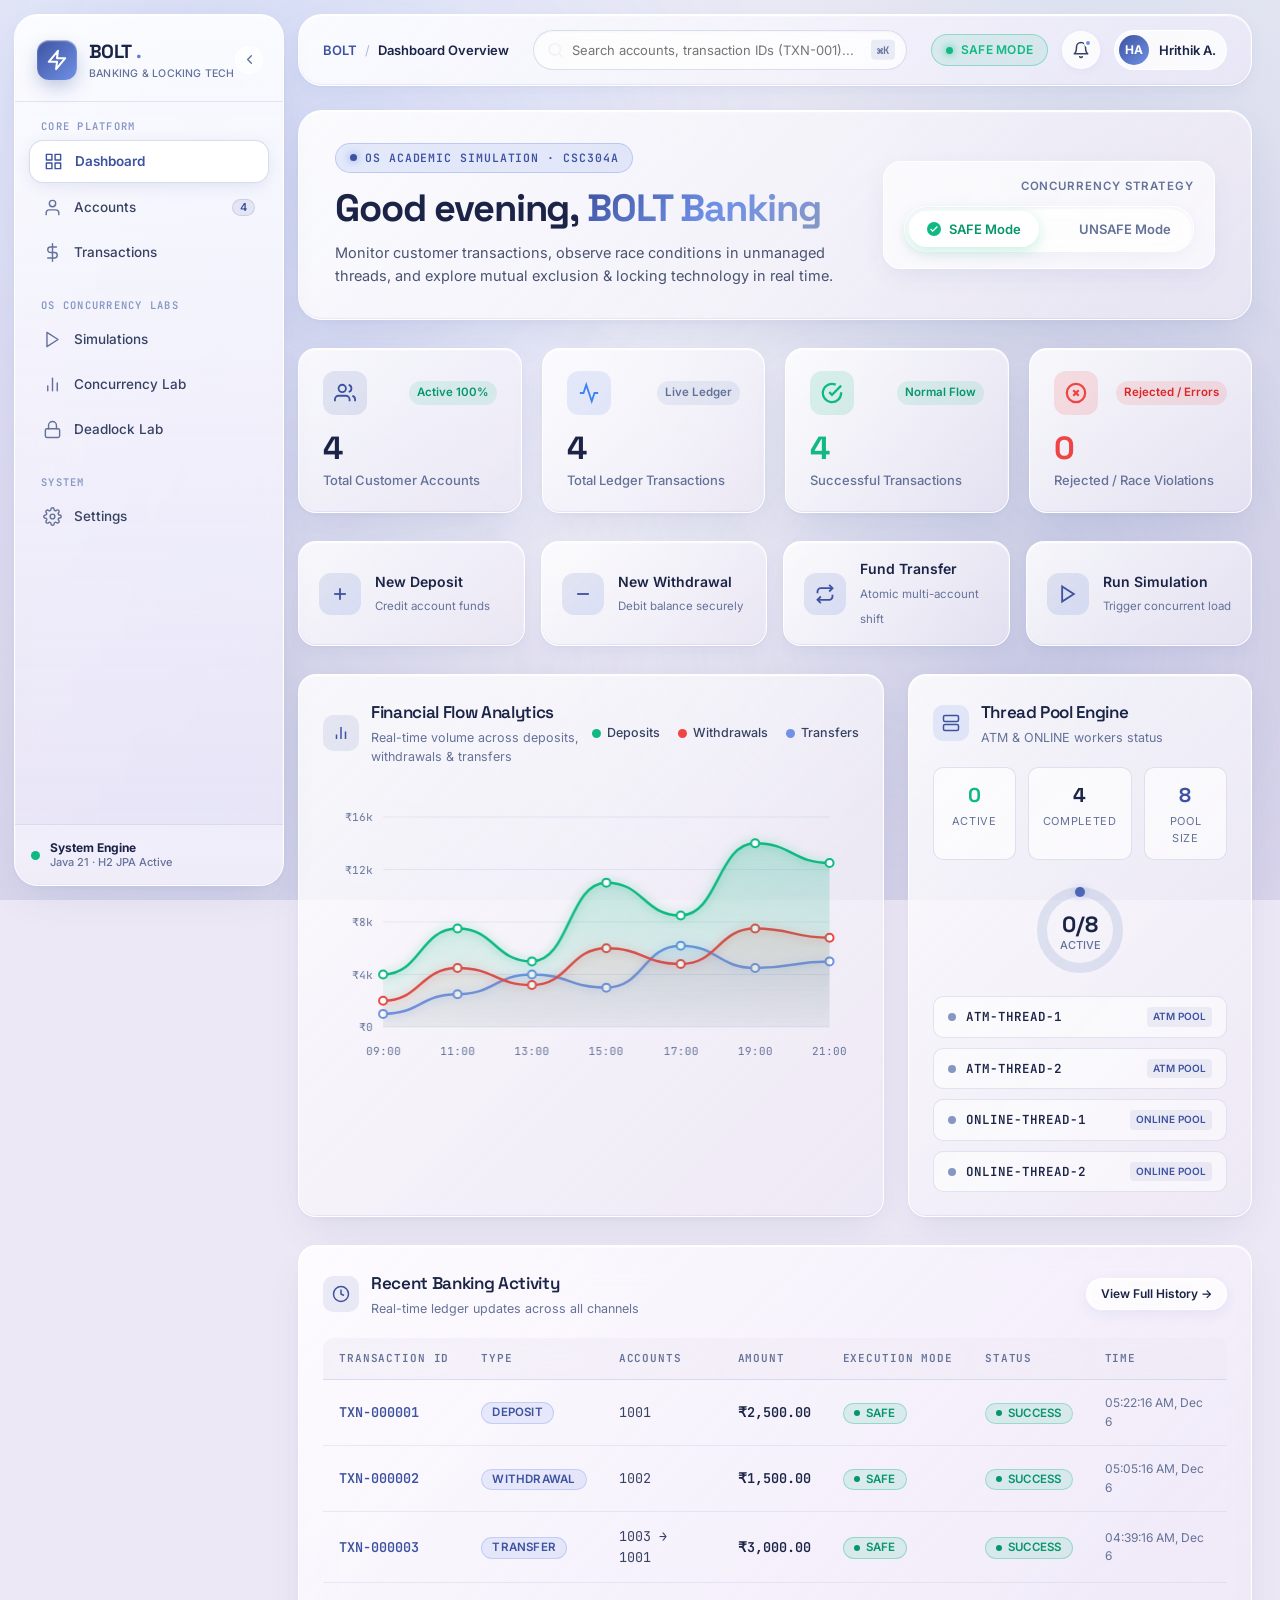
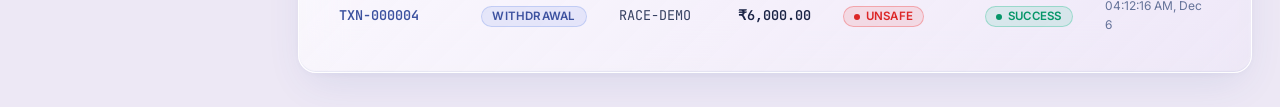
==== frontend/index.html @ e5c7e0c7 "Initial commit: Complete multithreaded banking and ATM simulation system (BOLT)" ====
<!DOCTYPE html>
<html lang="en">
<head>
  <meta charset="UTF-8">
  <meta name="viewport" content="width=device-width, initial-scale=1.0">
  <title>BOLT — Banking Operations & Locking Technology</title>

  <!-- Typography: Space Grotesk (Headings), Inter (Body), JetBrains Mono (Codes & Metrics) -->
  <link rel="preconnect" href="https://fonts.googleapis.com">
  <link rel="preconnect" href="https://fonts.gstatic.com" crossorigin>
  <link href="https://fonts.googleapis.com/css2?family=Inter:wght@400;500;600;700&family=JetBrains+Mono:wght@400;500;600&family=Space+Grotesk:wght@500;600;700&display=swap" rel="stylesheet">

  <!-- Core CSS Design System -->
  <link rel="stylesheet" href="css/base.css">
  <link rel="stylesheet" href="css/layout.css">
  <link rel="stylesheet" href="css/components.css">
  <link rel="stylesheet" href="css/dashboard.css">
  <link rel="stylesheet" href="css/animations.css">
  <link rel="stylesheet" href="css/responsive.css">
</head>
<body>

  <!-- Apple Ambient Vibrancy Fluid Blobs -->
  <div class="apple-glass-bg" aria-hidden="true">
    <div class="glass-orb glass-orb-1"></div>
    <div class="glass-orb glass-orb-2"></div>
    <div class="glass-orb glass-orb-3"></div>
  </div>

  <!-- Mobile Sidebar Backdrop Overlay -->
  <div class="sidebar-backdrop"></div>

  <div class="app-layout">

    <!-- ============================================================
         A. REFINED VERTICAL GLASS SIDEBAR
         ============================================================ -->
    <aside class="sidebar">
      <!-- Sidebar Header & Logo -->
      <div class="sidebar-header">
        <a href="index.html" class="brand-link">
          <div class="brand-icon">
            <svg width="22" height="22" viewBox="0 0 24 24" fill="none" stroke="currentColor" stroke-width="2.2" stroke-linecap="round" stroke-linejoin="round">
              <polygon points="13 2 3 14 12 14 11 22 21 10 12 10 13 2"></polygon>
            </svg>
          </div>
          <div class="brand-text">
            <span class="brand-title">BOLT<span class="accent">.</span></span>
            <span class="brand-subtitle">Banking & Locking Tech</span>
          </div>
        </a>
        <button class="sidebar-collapse-btn" title="Toggle Sidebar" aria-label="Toggle Sidebar">
          <svg width="15" height="15" viewBox="0 0 24 24" fill="none" stroke="currentColor" stroke-width="2.2" stroke-linecap="round" stroke-linejoin="round">
            <polyline points="15 18 9 12 15 6"></polyline>
          </svg>
        </button>
      </div>

      <!-- Navigation Links -->
      <nav class="sidebar-nav">
        <div>
          <div class="nav-group-label">Core Platform</div>
          <ul class="nav-list">
            <li class="nav-item">
              <a href="index.html" class="active">
                <svg viewBox="0 0 24 24" fill="none" stroke="currentColor" stroke-linecap="round" stroke-linejoin="round">
                  <rect x="3" y="3" width="7" height="7"></rect>
                  <rect x="14" y="3" width="7" height="7"></rect>
                  <rect x="14" y="14" width="7" height="7"></rect>
                  <rect x="3" y="14" width="7" height="7"></rect>
                </svg>
                <span class="nav-label">Dashboard</span>
              </a>
            </li>
            <li class="nav-item">
              <a href="accounts.html">
                <svg viewBox="0 0 24 24" fill="none" stroke="currentColor" stroke-linecap="round" stroke-linejoin="round">
                  <path d="M20 21v-2a4 4 0 0 0-4-4H8a4 4 0 0 0-4 4v2"></path>
                  <circle cx="12" cy="7" r="4"></circle>
                </svg>
                <span class="nav-label">Accounts</span>
                <span class="badge">4</span>
              </a>
            </li>
            <li class="nav-item">
              <a href="transactions.html">
                <svg viewBox="0 0 24 24" fill="none" stroke="currentColor" stroke-linecap="round" stroke-linejoin="round">
                  <line x1="12" y1="1" x2="12" y2="23"></line>
                  <path d="M17 5H9.5a3.5 3.5 0 0 0 0 7h5a3.5 3.5 0 0 1 0 7H6"></path>
                </svg>
                <span class="nav-label">Transactions</span>
              </a>
            </li>
          </ul>
        </div>

        <div>
          <div class="nav-group-label">OS Concurrency Labs</div>
          <ul class="nav-list">
            <li class="nav-item">
              <a href="simulations.html">
                <svg viewBox="0 0 24 24" fill="none" stroke="currentColor" stroke-linecap="round" stroke-linejoin="round">
                  <polygon points="5 3 19 12 5 21 5 3"></polygon>
                </svg>
                <span class="nav-label">Simulations</span>
              </a>
            </li>
            <li class="nav-item">
              <a href="concurrency.html">
                <svg viewBox="0 0 24 24" fill="none" stroke="currentColor" stroke-linecap="round" stroke-linejoin="round">
                  <path d="M18 20V10"></path>
                  <path d="M12 20V4"></path>
                  <path d="M6 20v-6"></path>
                </svg>
                <span class="nav-label">Concurrency Lab</span>
              </a>
            </li>
            <li class="nav-item">
              <a href="deadlock.html">
                <svg viewBox="0 0 24 24" fill="none" stroke="currentColor" stroke-linecap="round" stroke-linejoin="round">
                  <rect x="3" y="11" width="18" height="11" rx="2" ry="2"></rect>
                  <path d="M7 11V7a5 5 0 0 1 10 0v4"></path>
                </svg>
                <span class="nav-label">Deadlock Lab</span>
              </a>
            </li>
          </ul>
        </div>

        <div>
          <div class="nav-group-label">System</div>
          <ul class="nav-list">
            <li class="nav-item">
              <a href="settings.html">
                <svg viewBox="0 0 24 24" fill="none" stroke="currentColor" stroke-linecap="round" stroke-linejoin="round">
                  <circle cx="12" cy="12" r="3"></circle>
                  <path d="M19.4 15a1.65 1.65 0 0 0 .33 1.82l.06.06a2 2 0 0 1 0 2.83 2 2 0 0 1-2.83 0l-.06-.06a1.65 1.65 0 0 0-1.82-.33 1.65 1.65 0 0 0-1 1.51V21a2 2 0 0 1-2 2 2 2 0 0 1-2-2v-.09A1.65 1.65 0 0 0 9 19.4a1.65 1.65 0 0 0-1.82.33l-.06.06a2 2 0 0 1-2.83 0 2 2 0 0 1 0-2.83l.06-.06a1.65 1.65 0 0 0 .33-1.82 1.65 1.65 0 0 0-1.51-1H3a2 2 0 0 1-2-2 2 2 0 0 1 2-2h.09A1.65 1.65 0 0 0 4.6 9a1.65 1.65 0 0 0-.33-1.82l-.06-.06a2 2 0 0 1 0-2.83 2 2 0 0 1 2.83 0l.06.06a1.65 1.65 0 0 0 1.82.33H9a1.65 1.65 0 0 0 1-1.51V3a2 2 0 0 1 2-2 2 2 0 0 1 2 2v.09a1.65 1.65 0 0 0 1 1.51 1.65 1.65 0 0 0 1.82-.33l.06-.06a2 2 0 0 1 2.83 0 2 2 0 0 1 0 2.83l-.06.06a1.65 1.65 0 0 0-.33 1.82V9a1.65 1.65 0 0 0 1.51 1H21a2 2 0 0 1 2 2 2 2 0 0 1-2 2h-.09a1.65 1.65 0 0 0-1.51 1z"></path>
                </svg>
                <span class="nav-label">Settings</span>
              </a>
            </li>
          </ul>
        </div>
      </nav>

      <!-- Sidebar Footer System Live Status -->
      <div class="sidebar-footer">
        <div class="system-status-indicator">
          <div class="status-dot-pulse"></div>
          <div class="system-status-text">
            <strong>System Engine</strong>
            Java 21 · H2 JPA Active
          </div>
        </div>
      </div>
    </aside>

    <!-- ============================================================
         B. MAIN APPLICATION WRAPPER & TOP NAVIGATION
         ============================================================ -->
    <div class="main-wrapper">
      
      <!-- Top Floating Navigation Dock -->
      <header class="topbar">
        <div class="topbar-left">
          <button class="mobile-menu-btn" aria-label="Open Navigation">
            <svg width="20" height="20" viewBox="0 0 24 24" fill="none" stroke="currentColor" stroke-width="2">
              <line x1="3" y1="12" x2="21" y2="12"></line>
              <line x1="3" y1="6" x2="21" y2="6"></line>
              <line x1="3" y1="18" x2="21" y2="18"></line>
            </svg>
          </button>
          <div class="breadcrumbs">
            <span class="crumb-root">BOLT</span>
            <span class="crumb-separator">/</span>
            <span class="crumb-current">Dashboard Overview</span>
          </div>
        </div>

        <div class="topbar-center">
          <div class="global-search-wrapper">
            <svg class="search-icon" viewBox="0 0 24 24" fill="none" stroke="currentColor" stroke-width="2" stroke-linecap="round" stroke-linejoin="round">
              <circle cx="11" cy="11" r="8"></circle>
              <line x1="21" y1="21" x2="16.65" y2="16.65"></line>
            </svg>
            <input type="text" class="search-input" placeholder="Search accounts, transaction IDs (TXN-001)...">
            <span class="search-shortcut">⌘K</span>
          </div>
        </div>

        <div class="topbar-right">
          <!-- Live Execution Mode Indicator Pill -->
          <div class="mode-indicator-pill safe" title="Click to toggle execution mode">
            <span class="mode-indicator-dot"></span>
            <span class="mode-text">SAFE MODE</span>
          </div>

          <!-- Notification Bell -->
          <button class="topbar-icon-btn" title="System Notifications">
            <svg width="18" height="18" viewBox="0 0 24 24" fill="none" stroke="currentColor" stroke-width="2" stroke-linecap="round" stroke-linejoin="round">
              <path d="M18 8A6 6 0 0 0 6 8c0 7-3 9-3 9h18s-3-2-3-9"></path>
              <path d="M13.73 21a2 2 0 0 1-3.46 0"></path>
            </svg>
            <span class="notification-badge"></span>
          </button>

          <!-- User Profile Avatar Pill -->
          <div class="user-avatar-btn">
            <div class="avatar-img">HA</div>
            <span class="avatar-name">Hrithik A.</span>
          </div>
        </div>
      </header>

      <!-- Main Dashboard Content Container -->
      <main class="content-container">

        <!-- 1. Welcome Section & Execution Mode Control -->
        <section class="dashboard-hero animate-fade-in-up">
          <div class="hero-content">
            <div class="hero-kicker">
              <span class="kicker-dot"></span>
              OS Academic Simulation · CSC304A
            </div>
            <h1 class="hero-title">Good evening, <span class="accent">BOLT Banking</span></h1>
            <p class="hero-subtitle">
              Monitor customer transactions, observe race conditions in unmanaged threads, and explore mutual exclusion & locking technology in real time.
            </p>
          </div>

          <div class="hero-controls">
            <div class="hero-mode-card">
              <span class="mode-card-label">Concurrency Strategy</span>
              <div class="mode-toggle-container">
                <button class="mode-toggle-btn active safe-active" data-mode="SAFE">
                  <span class="mode-toggle-icon">
                    <svg width="10" height="10" viewBox="0 0 24 24" fill="none" stroke="#FFFFFF" stroke-width="3"><polyline points="20 6 9 17 4 12"></polyline></svg>
                  </span>
                  SAFE Mode
                </button>
                <button class="mode-toggle-btn" data-mode="UNSAFE">
                  <span class="mode-toggle-icon">
                    <svg width="10" height="10" viewBox="0 0 24 24" fill="none" stroke="#FFFFFF" stroke-width="3"><line x1="18" y1="6" x2="6" y2="18"></line><line x1="6" y1="6" x2="18" y2="18"></line></svg>
                  </span>
                  UNSAFE Mode
                </button>
              </div>
            </div>
          </div>
        </section>

        <!-- 2. Four Key Statistics Glass Cards -->
        <section class="stats-grid animate-fade-in-up delay-1">
          <!-- Card 1: Total Accounts -->
          <div class="stat-card">
            <div class="stat-header">
              <div class="stat-icon icon-accounts">
                <svg width="22" height="22" viewBox="0 0 24 24" fill="none" stroke="currentColor" stroke-width="2">
                  <path d="M17 21v-2a4 4 0 0 0-4-4H5a4 4 0 0 0-4 4v2"></path>
                  <circle cx="9" cy="7" r="4"></circle>
                  <path d="M23 21v-2a4 4 0 0 0-3-3.87"></path>
                  <path d="M16 3.13a4 4 0 0 1 0 7.75"></path>
                </svg>
              </div>
              <span class="stat-trend positive">Active 100%</span>
            </div>
            <div class="stat-value" id="totalAccountsVal">4</div>
            <div class="stat-label">Total Customer Accounts</div>
          </div>

          <!-- Card 2: Total Transactions -->
          <div class="stat-card">
            <div class="stat-header">
              <div class="stat-icon icon-txns">
                <svg width="22" height="22" viewBox="0 0 24 24" fill="none" stroke="currentColor" stroke-width="2">
                  <polyline points="22 12 18 12 15 21 9 3 6 12 2 12"></polyline>
                </svg>
              </div>
              <span class="stat-trend neutral">Live Ledger</span>
            </div>
            <div class="stat-value" id="totalTxnsVal">--</div>
            <div class="stat-label">Total Ledger Transactions</div>
          </div>

          <!-- Card 3: Successful Transactions -->
          <div class="stat-card">
            <div class="stat-header">
              <div class="stat-icon icon-success">
                <svg width="22" height="22" viewBox="0 0 24 24" fill="none" stroke="currentColor" stroke-width="2.5">
                  <path d="M22 11.08V12a10 10 0 1 1-5.93-9.14"></path>
                  <polyline points="22 4 12 14.01 9 11.01"></polyline>
                </svg>
              </div>
              <span class="stat-trend positive">Normal Flow</span>
            </div>
            <div class="stat-value" id="successTxnsVal" style="color: var(--green);">--</div>
            <div class="stat-label">Successful Transactions</div>
          </div>

          <!-- Card 4: Failed Transactions -->
          <div class="stat-card">
            <div class="stat-header">
              <div class="stat-icon icon-failed">
                <svg width="22" height="22" viewBox="0 0 24 24" fill="none" stroke="currentColor" stroke-width="2.5">
                  <circle cx="12" cy="12" r="10"></circle>
                  <line x1="15" y1="9" x2="9" y2="15"></line>
                  <line x1="9" y1="9" x2="15" y2="15"></line>
                </svg>
              </div>
              <span class="stat-trend negative">Rejected / Errors</span>
            </div>
            <div class="stat-value" id="failedTxnsVal" style="color: var(--coral);">--</div>
            <div class="stat-label">Rejected / Race Violations</div>
          </div>
        </section>

        <!-- 3. Quick Actions Dock -->
        <section class="quick-actions-bar animate-fade-in-up delay-2">
          <button class="action-card-btn" onclick="openModal('depositModal')">
            <div class="action-icon">
              <svg width="20" height="20" viewBox="0 0 24 24" fill="none" stroke="currentColor" stroke-width="2.2">
                <line x1="12" y1="5" x2="12" y2="19"></line>
                <line x1="5" y1="12" x2="19" y2="12"></line>
              </svg>
            </div>
            <div class="action-text">
              <strong>New Deposit</strong>
              <span>Credit account funds</span>
            </div>
          </button>

          <button class="action-card-btn" onclick="openModal('withdrawModal')">
            <div class="action-icon">
              <svg width="20" height="20" viewBox="0 0 24 24" fill="none" stroke="currentColor" stroke-width="2.2">
                <line x1="5" y1="12" x2="19" y2="12"></line>
              </svg>
            </div>
            <div class="action-text">
              <strong>New Withdrawal</strong>
              <span>Debit balance securely</span>
            </div>
          </button>

          <button class="action-card-btn" onclick="openModal('transferModal')">
            <div class="action-icon">
              <svg width="20" height="20" viewBox="0 0 24 24" fill="none" stroke="currentColor" stroke-width="2.2">
                <polyline points="17 1 21 5 17 9"></polyline>
                <path d="M3 11V9a4 4 0 0 1 4-4h14"></path>
                <polyline points="7 23 3 19 7 15"></polyline>
                <path d="M21 13v2a4 4 0 0 1-4 4H3"></path>
              </svg>
            </div>
            <div class="action-text">
              <strong>Fund Transfer</strong>
              <span>Atomic multi-account shift</span>
            </div>
          </button>

          <a href="simulations.html" class="action-card-btn">
            <div class="action-icon">
              <svg width="20" height="20" viewBox="0 0 24 24" fill="none" stroke="currentColor" stroke-width="2.2">
                <polygon points="5 3 19 12 5 21 5 3"></polygon>
              </svg>
            </div>
            <div class="action-text">
              <strong>Run Simulation</strong>
              <span>Trigger concurrent load</span>
            </div>
          </a>
        </section>

        <!-- 4. Financial Overview & Thread Activity Grid -->
        <section class="dashboard-grid-2col animate-fade-in-up delay-3">
          <!-- Large Financial Chart Card -->
          <div class="glass-card chart-card">
            <div class="chart-header">
              <div class="card-title-group">
                <div class="card-icon">
                  <svg width="18" height="18" viewBox="0 0 24 24" fill="none" stroke="currentColor" stroke-width="2">
                    <line x1="18" y1="20" x2="18" y2="10"></line>
                    <line x1="12" y1="20" x2="12" y2="4"></line>
                    <line x1="6" y1="20" x2="6" y2="14"></line>
                  </svg>
                </div>
                <div>
                  <h3 class="card-title">Financial Flow Analytics</h3>
                  <p class="card-subtitle">Real-time volume across deposits, withdrawals & transfers</p>
                </div>
              </div>

              <div class="chart-legend">
                <div class="legend-item"><span class="legend-dot deposit"></span> Deposits</div>
                <div class="legend-item"><span class="legend-dot withdrawal"></span> Withdrawals</div>
                <div class="legend-item"><span class="legend-dot transfer"></span> Transfers</div>
              </div>
            </div>

            <div class="chart-canvas-container">
              <canvas id="financialChart" style="width: 100%; height: 280px;"></canvas>
            </div>
          </div>

          <!-- Thread Activity & Pool Status Card -->
          <div class="glass-card thread-monitor-card">
            <div class="card-header">
              <div class="card-title-group">
                <div class="card-icon" style="background: rgba(112, 145, 230, 0.16); color: var(--c-sapphire);">
                  <svg width="18" height="18" viewBox="0 0 24 24" fill="none" stroke="currentColor" stroke-width="2">
                    <rect x="2" y="2" width="20" height="8" rx="2" ry="2"></rect>
                    <rect x="2" y="14" width="20" height="8" rx="2" ry="2"></rect>
                    <line x1="6" y1="6" x2="6.01" y2="6"></line>
                    <line x1="6" y1="18" x2="6.01" y2="18"></line>
                  </svg>
                </div>
                <div>
                  <h3 class="card-title">Thread Pool Engine</h3>
                  <p class="card-subtitle">ATM & ONLINE workers status</p>
                </div>
              </div>
            </div>

            <div class="thread-stats-row">
              <div class="thread-stat-box">
                <div class="thread-stat-num" id="activeThreadCount" style="color: var(--green);">0</div>
                <div class="thread-stat-label">Active</div>
              </div>
              <div class="thread-stat-box">
                <div class="thread-stat-num" id="completedThreadCount">0</div>
                <div class="thread-stat-label">Completed</div>
              </div>
              <div class="thread-stat-box">
                <div class="thread-stat-num" style="color: var(--c-sapphire);">8</div>
                <div class="thread-stat-label">Pool Size</div>
              </div>
            </div>

            <div style="text-align: center; margin-bottom: 16px;">
              <canvas id="threadGauge" style="width: 100px; height: 100px; margin: 0 auto; display: block;"></canvas>
            </div>

            <div class="thread-list">
              <div class="thread-item">
                <div class="thread-info">
                  <span class="thread-indicator idle"></span>
                  <span class="thread-name">ATM-THREAD-1</span>
                </div>
                <span class="thread-channel-pill">ATM POOL</span>
              </div>
              <div class="thread-item">
                <div class="thread-info">
                  <span class="thread-indicator idle"></span>
                  <span class="thread-name">ATM-THREAD-2</span>
                </div>
                <span class="thread-channel-pill">ATM POOL</span>
              </div>
              <div class="thread-item">
                <div class="thread-info">
                  <span class="thread-indicator idle"></span>
                  <span class="thread-name">ONLINE-THREAD-1</span>
                </div>
                <span class="thread-channel-pill">ONLINE POOL</span>
              </div>
              <div class="thread-item">
                <div class="thread-info">
                  <span class="thread-indicator idle"></span>
                  <span class="thread-name">ONLINE-THREAD-2</span>
                </div>
                <span class="thread-channel-pill">ONLINE POOL</span>
              </div>
            </div>
          </div>
        </section>

        <!-- 5. Recent Transactions Table Section -->
        <section class="glass-card animate-fade-in-up delay-4">
          <div class="card-header">
            <div class="card-title-group">
              <div class="card-icon">
                <svg width="18" height="18" viewBox="0 0 24 24" fill="none" stroke="currentColor" stroke-width="2">
                  <circle cx="12" cy="12" r="10"></circle>
                  <polyline points="12 6 12 12 16 14"></polyline>
                </svg>
              </div>
              <div>
                <h3 class="card-title">Recent Banking Activity</h3>
                <p class="card-subtitle">Real-time ledger updates across all channels</p>
              </div>
            </div>
            <a href="transactions.html" class="btn btn-ghost btn-sm">View Full History →</a>
          </div>

          <div class="table-responsive">
            <table class="glass-table">
              <thead>
                <tr>
                  <th>Transaction ID</th>
                  <th>Type</th>
                  <th>Accounts</th>
                  <th>Amount</th>
                  <th>Execution Mode</th>
                  <th>Status</th>
                  <th>Time</th>
                </tr>
              </thead>
              <tbody id="recentTransactionsBody">
                <!-- Dynamically populated by dashboard.js -->
              </tbody>
            </table>
          </div>
        </section>

      </main>
    </div>
  </div>

  <!-- ============================================================
       MODAL 1: NEW DEPOSIT MODAL
       ============================================================ -->
  <div class="modal-overlay" id="depositModal">
    <div class="modal-container">
      <div class="modal-header">
        <h3 class="modal-title">New Cash Deposit</h3>
        <button class="modal-close-btn" aria-label="Close modal">✕</button>
      </div>
      <form id="depositForm">
        <div class="modal-body">
          <div class="form-group">
            <label class="form-label">Destination Account</label>
            <select class="glass-select" id="depositAccount" required>
              <option value="1001">1001 — Alice (₹10,000)</option>
              <option value="1002">1002 — Bob (₹15,000)</option>
              <option value="1003">1003 — Charlie (₹20,000)</option>
              <option value="1004">1004 — David (₹12,000)</option>
            </select>
          </div>

          <div class="form-group">
            <label class="form-label">Deposit Amount (₹)</label>
            <div class="currency-input-group">
              <span class="currency-symbol">₹</span>
              <input type="number" step="0.01" min="1" class="glass-input" id="depositAmount" placeholder="5000.00" required>
            </div>
            <span class="form-hint">Must be greater than zero.</span>
          </div>

          <div class="form-group">
            <label class="form-label">Banking Channel</label>
            <select class="glass-select" id="depositChannel">
              <option value="ONLINE">ONLINE (Web & Mobile)</option>
              <option value="ATM">ATM (Automated Teller)</option>
            </select>
          </div>
        </div>
        <div class="modal-footer">
          <button type="button" class="btn btn-ghost" onclick="closeModal('depositModal')">Cancel</button>
          <button type="submit" class="btn btn-primary">Process Deposit</button>
        </div>
      </form>
    </div>
  </div>

  <!-- ============================================================
       MODAL 2: NEW WITHDRAWAL MODAL
       ============================================================ -->
  <div class="modal-overlay" id="withdrawModal">
    <div class="modal-container">
      <div class="modal-header">
        <h3 class="modal-title">New Cash Withdrawal</h3>
        <button class="modal-close-btn" aria-label="Close modal">✕</button>
      </div>
      <form id="withdrawForm">
        <div class="modal-body">
          <div class="form-group">
            <label class="form-label">Source Account</label>
            <select class="glass-select" id="withdrawAccount" required>
              <option value="1001">1001 — Alice (₹10,000)</option>
              <option value="1002">1002 — Bob (₹15,000)</option>
              <option value="1003">1003 — Charlie (₹20,000)</option>
              <option value="1004">1004 — David (₹12,000)</option>
            </select>
          </div>

          <div class="form-group">
            <label class="form-label">Withdrawal Amount (₹)</label>
            <div class="currency-input-group">
              <span class="currency-symbol">₹</span>
              <input type="number" step="0.01" min="1" class="glass-input" id="withdrawAmount" placeholder="2500.00" required>
            </div>
            <span class="form-hint">In SAFE mode, balance check is atomic. In UNSAFE mode, race conditions can occur.</span>
          </div>

          <div class="form-group">
            <label class="form-label">Banking Channel</label>
            <select class="glass-select" id="withdrawChannel">
              <option value="ATM">ATM (ATM-THREAD Pool)</option>
              <option value="ONLINE">ONLINE (ONLINE-THREAD Pool)</option>
            </select>
          </div>
        </div>
        <div class="modal-footer">
          <button type="button" class="btn btn-ghost" onclick="closeModal('withdrawModal')">Cancel</button>
          <button type="submit" class="btn btn-primary">Process Withdrawal</button>
        </div>
      </form>
    </div>
  </div>

  <!-- ============================================================
       MODAL 3: FUND TRANSFER MODAL
       ============================================================ -->
  <div class="modal-overlay" id="transferModal">
    <div class="modal-container">
      <div class="modal-header">
        <h3 class="modal-title">Inter-Account Fund Transfer</h3>
        <button class="modal-close-btn" aria-label="Close modal">✕</button>
      </div>
      <form id="transferForm">
        <div class="modal-body">
          <div class="form-group">
            <label class="form-label">Debit Source Account</label>
            <select class="glass-select" id="transferSource" required>
              <option value="1001">1001 — Alice (₹10,000)</option>
              <option value="1002" selected>1002 — Bob (₹15,000)</option>
              <option value="1003">1003 — Charlie (₹20,000)</option>
              <option value="1004">1004 — David (₹12,000)</option>
            </select>
          </div>

          <div class="form-group">
            <label class="form-label">Credit Destination Account</label>
            <select class="glass-select" id="transferDest" required>
              <option value="1001" selected>1001 — Alice (₹10,000)</option>
              <option value="1002">1002 — Bob (₹15,000)</option>
              <option value="1003">1003 — Charlie (₹20,000)</option>
              <option value="1004">1004 — David (₹12,000)</option>
            </select>
          </div>

          <div class="form-group">
            <label class="form-label">Transfer Amount (₹)</label>
            <div class="currency-input-group">
              <span class="currency-symbol">₹</span>
              <input type="number" step="0.01" min="1" class="glass-input" id="transferAmount" placeholder="3000.00" required>
            </div>
            <span class="form-hint">In SAFE mode, locks are acquired in sorted order to prevent deadlocks.</span>
          </div>

          <div class="form-group">
            <label class="form-label">Channel</label>
            <select class="glass-select" id="transferChannel">
              <option value="ONLINE">ONLINE Channel</option>
              <option value="ATM">ATM Channel</option>
            </select>
          </div>
        </div>
        <div class="modal-footer">
          <button type="button" class="btn btn-ghost" onclick="closeModal('transferModal')">Cancel</button>
          <button type="submit" class="btn btn-primary">Execute Transfer</button>
        </div>
      </form>
    </div>
  </div>

  <!-- Toast Notification Container -->
  <div class="toast-container"></div>

  <!-- Core Scripts -->
  <script src="js/app.js"></script>
  <script src="js/navigation.js"></script>
  <script src="js/charts.js"></script>
  <script src="js/ui.js"></script>
  <script src="js/dashboard.js"></script>
</body>
</html>
---- frontend/css/base.css ----
/* ============================================================
   BOLT — Banking Operations & Locking Technology
   BASE DESIGN SYSTEM & TOKENS
   Visual Identity: Derived from Hrithik's Portfolio
   (Shopify Editions Winter '24 — FOUNDATIONS + Apple Glassmorphism)
   ============================================================ */

:root {
  /* --- Portfolio Master Color Palette --- */
  --c-sapphire: #3D52A0;       /* Royal Sapphire Tech Indigo */
  --c-sapphire-dark: #2F4182;  /* Deep Navy Accent */
  --c-periwinkle: #7091E6;     /* Vibrant Periwinkle Sky Blue */
  --c-heather: #8697C4;        /* Muted Blue Slate / Heather Periwinkle */
  --c-mist: #ADBBDA;           /* Pastel Ice Mist Blue / Lavender Tint */
  --c-lilac-base: #EDE8F5;     /* Pale Lavender White / Lilac Frost Base */

  /* --- Semantic Backgrounds & Surfaces --- */
  --bg-body: #EDE8F5;
  --bg-surface: #F5F2F9;
  --bg-surface-elevated: #FFFFFF;
  --bg-sidebar: linear-gradient(180deg, rgba(255, 255, 255, 0.88) 0%, rgba(237, 232, 245, 0.76) 100%);
  --bg-topbar: linear-gradient(135deg, rgba(255, 255, 255, 0.88) 0%, rgba(237, 232, 245, 0.72) 100%);

  /* --- Typography Colors --- */
  --text-heading: #1B2446;     /* Deep royal navy charcoal */
  --text-body: #374263;        /* Slate indigo charcoal */
  --text-muted: #647299;       /* Muted heather slate */
  --text-on-accent: #FFFFFF;

  /* --- Accent Colors & Glows --- */
  --accent: #3D52A0;
  --accent-hover: #2F4182;
  --accent-vibrant: #7091E6;
  --accent-soft: rgba(61, 82, 160, 0.10);
  --accent-glow: rgba(112, 145, 230, 0.35);
  --mist-accent: #ADBBDA;
  --mist-soft: rgba(173, 187, 218, 0.30);

  /* --- Status / Concurrency Mode Semantics --- */
  --green: #10B981;
  --green-dark: #059669;
  --green-soft: rgba(16, 185, 129, 0.12);
  --green-glow: rgba(16, 185, 129, 0.32);

  --coral: #EF4444;
  --coral-dark: #DC2626;
  --coral-soft: rgba(239, 68, 68, 0.12);
  --coral-glow: rgba(239, 68, 68, 0.30);

  --amber: #F59E0B;
  --amber-soft: rgba(245, 158, 11, 0.14);
  --amber-glow: rgba(245, 158, 11, 0.32);

  --safe-mode: #10B981;
  --safe-mode-bg: rgba(16, 185, 129, 0.10);
  --safe-mode-border: rgba(16, 185, 129, 0.35);

  --unsafe-mode: #EF4444;
  --unsafe-mode-bg: rgba(239, 68, 68, 0.10);
  --unsafe-mode-border: rgba(239, 68, 68, 0.35);

  /* --- Apple Light Premium Glassmorphism Tokens --- */
  --glass-panel: linear-gradient(135deg, rgba(255, 255, 255, 0.84) 0%, rgba(237, 232, 245, 0.68) 100%);
  --glass-panel-subtle: linear-gradient(135deg, rgba(255, 255, 255, 0.68) 0%, rgba(237, 232, 245, 0.45) 100%);
  --glass-panel-hover: linear-gradient(135deg, rgba(255, 255, 255, 0.95) 0%, rgba(237, 232, 245, 0.84) 100%);
  --glass-panel-active: linear-gradient(135deg, rgba(255, 255, 255, 0.98) 0%, rgba(242, 238, 250, 0.92) 100%);

  --glass-border: rgba(255, 255, 255, 0.92);
  --glass-border-subtle: rgba(173, 187, 218, 0.45);
  --glass-border-hover: rgba(112, 145, 230, 0.55);

  --glass-blur: blur(24px) saturate(190%) contrast(102%);
  --glass-blur-heavy: blur(36px) saturate(200%) contrast(105%);
  --glass-blur-subtle: blur(14px) saturate(160%);

  --glass-shadow: 0 16px 42px -10px rgba(61, 82, 160, 0.12), 0 2px 8px -2px rgba(61, 82, 160, 0.06);
  --glass-shadow-hover: 0 26px 58px -12px rgba(112, 145, 230, 0.28), 0 6px 20px -2px rgba(61, 82, 160, 0.10);
  --glass-shadow-sm: 0 6px 18px -4px rgba(61, 82, 160, 0.08), 0 1px 3px rgba(61, 82, 160, 0.04);
  --glass-shadow-lg: 0 32px 72px -16px rgba(61, 82, 160, 0.22), 0 8px 28px -4px rgba(61, 82, 160, 0.08);

  --glass-highlight: inset 0 1px 1.5px 0 rgba(255, 255, 255, 0.98), inset 0 -1px 1px 0 rgba(134, 151, 196, 0.16);
  --glass-highlight-hover: inset 0 1px 2px 0 rgba(255, 255, 255, 1), inset 0 -1px 1px 0 rgba(61, 82, 160, 0.20);

  /* --- Geometry & Transitions --- */
  --radius-xl: 24px;
  --radius: 18px;
  --radius-md: 14px;
  --radius-sm: 10px;
  --radius-pill: 9999px;

  --ease-apple: cubic-bezier(0.16, 1, 0.3, 1);
  --transition-fast: 0.18s var(--ease-apple);
  --transition-normal: 0.28s var(--ease-apple);
  --transition-slow: 0.45s var(--ease-apple);

  --sidebar-width: 270px;
  --sidebar-collapsed-width: 82px;
  --topbar-height: 72px;
  --max-content-width: 1440px;
}

/* --- Universal Reset & Box Sizing --- */
*, *::before, *::after {
  margin: 0;
  padding: 0;
  box-sizing: border-box;
}

html {
  scroll-behavior: smooth;
  -webkit-font-smoothing: antialiased;
  -moz-osx-font-smoothing: grayscale;
}

body {
  background-color: var(--bg-body);
  background-image:
    radial-gradient(circle at 14% 10%, rgba(112, 145, 230, 0.22), transparent 45%),
    radial-gradient(circle at 86% 16%, rgba(173, 187, 218, 0.42), transparent 48%),
    radial-gradient(circle at 50% 48%, rgba(255, 255, 255, 0.65), transparent 55%),
    radial-gradient(circle at 85% 72%, rgba(61, 82, 160, 0.16), transparent 42%),
    radial-gradient(circle at 15% 85%, rgba(173, 187, 218, 0.35), transparent 46%),
    linear-gradient(180deg, #F6F4FA 0%, #EDE8F5 45%, #E3DDF0 100%);
  background-attachment: fixed;
  color: var(--text-body);
  font-family: 'Inter', -apple-system, BlinkMacSystemFont, "SF Pro Display", "SF Pro Text", "Segoe UI", Roboto, Helvetica, Arial, sans-serif;
  line-height: 1.55;
  min-height: 100vh;
  overflow-x: hidden;
  position: relative;
}

::selection {
  background: rgba(112, 145, 230, 0.30);
  color: var(--text-heading);
}

/* --- Typography Hierarchy --- */
h1, h2, h3, h4, h5, h6 {
  font-family: 'Space Grotesk', -apple-system, BlinkMacSystemFont, sans-serif;
  font-weight: 600;
  letter-spacing: -0.02em;
  color: var(--text-heading);
}

.mono {
  font-family: 'JetBrains Mono', SFMono-Regular, Menlo, Monaco, Consolas, monospace;
}

a {
  color: inherit;
  text-decoration: none;
}

button {
  background: none;
  border: none;
  font: inherit;
  cursor: pointer;
  color: inherit;
}

input, select, textarea {
  font: inherit;
  color: inherit;
}

/* --- Apple-style Custom Scrollbar --- */
::-webkit-scrollbar {
  width: 8px;
  height: 8px;
}
::-webkit-scrollbar-track {
  background: transparent;
}
::-webkit-scrollbar-thumb {
  background: rgba(134, 151, 196, 0.40);
  border-radius: 9999px;
  border: 2px solid transparent;
  background-clip: content-box;
}
::-webkit-scrollbar-thumb:hover {
  background: rgba(112, 145, 230, 0.75);
  border-radius: 9999px;
  border: 2px solid transparent;
  background-clip: content-box;
}

/* --- Ambient Fluid Glass Orbs --- */
.apple-glass-bg {
  position: fixed;
  inset: 0;
  pointer-events: none;
  z-index: 0;
  overflow: hidden;
}

.glass-orb {
  position: absolute;
  border-radius: 50%;
  filter: blur(100px);
  opacity: 0.35;
  pointer-events: none;
  will-change: transform;
}

.glass-orb-1 {
  width: 580px;
  height: 580px;
  top: -120px;
  left: 6%;
  background: radial-gradient(circle, rgba(112, 145, 230, 0.34) 0%, rgba(112, 145, 230, 0.10) 65%, transparent 100%);
  animation: floatOrb1 20s ease-in-out infinite alternate;
}

.glass-orb-2 {
  width: 640px;
  height: 640px;
  top: 34%;
  right: 2%;
  background: radial-gradient(circle, rgba(173, 187, 218, 0.50) 0%, rgba(173, 187, 218, 0.16) 65%, transparent 100%);
  animation: floatOrb2 24s ease-in-out infinite alternate;
}

.glass-orb-3 {
  width: 520px;
  height: 520px;
  bottom: 2%;
  left: 12%;
  background: radial-gradient(circle, rgba(61, 82, 160, 0.22) 0%, rgba(61, 82, 160, 0.06) 60%, transparent 100%);
  animation: floatOrb3 22s ease-in-out infinite alternate;
}

@keyframes floatOrb1 {
  0% { transform: translate(0, 0) scale(1); }
  100% { transform: translate(60px, 40px) scale(1.10); }
}
@keyframes floatOrb2 {
  0% { transform: translate(0, 0) scale(1); }
  100% { transform: translate(-50px, -40px) scale(1.08); }
}
@keyframes floatOrb3 {
  0% { transform: translate(0, 0) scale(1); }
  100% { transform: translate(45px, -30px) scale(1.12); }
}

/* Reduced Motion Support */
@media (prefers-reduced-motion: reduce) {
  *, *::before, *::after {
    animation-duration: 0.01ms !important;
    animation-iteration-count: 1 !important;
    transition-duration: 0.01ms !important;
    scroll-behavior: auto !important;
  }
  .glass-orb {
    animation: none !important;
  }
}
---- frontend/css/layout.css ----
/* ============================================================
   BOLT — Banking Operations & Locking Technology
   LAYOUT SYSTEM (Sidebar, Top Navigation, Content Area)
   Apple-inspired Glass Dock & macOS Layout
   ============================================================ */

.app-layout {
  display: flex;
  min-height: 100vh;
  position: relative;
  z-index: 1;
}

/* ============================================================
   A. SIDEBAR (Refined Vertical Glass Dock)
   ============================================================ */
.sidebar {
  width: var(--sidebar-width);
  height: calc(100vh - 28px);
  position: fixed;
  top: 14px;
  left: 14px;
  bottom: 14px;
  background: var(--bg-sidebar);
  backdrop-filter: var(--glass-blur);
  -webkit-backdrop-filter: var(--glass-blur);
  border: 1px solid var(--glass-border);
  border-radius: var(--radius-xl);
  box-shadow: var(--glass-shadow), var(--glass-highlight);
  display: flex;
  flex-direction: column;
  z-index: 100;
  transition: width var(--transition-normal), transform var(--transition-normal);
  overflow: hidden;
  user-select: none;
}

/* Specular Hairline Highlight at top of Sidebar */
.sidebar::before {
  content: '';
  position: absolute;
  top: 0;
  left: 0;
  right: 0;
  height: 1px;
  background: linear-gradient(90deg, transparent 0%, rgba(255, 255, 255, 0.95) 20%, rgba(255, 255, 255, 1) 50%, rgba(255, 255, 255, 0.95) 80%, transparent 100%);
  pointer-events: none;
  z-index: 2;
}

/* Sidebar Brand Header */
.sidebar-header {
  padding: 22px 20px 18px 22px;
  display: flex;
  align-items: center;
  justify-content: space-between;
  border-bottom: 1px solid rgba(173, 187, 218, 0.35);
  position: relative;
}

.brand-link {
  display: flex;
  align-items: center;
  gap: 12px;
  text-decoration: none;
}

.brand-icon {
  width: 40px;
  height: 40px;
  border-radius: 12px;
  background: linear-gradient(135deg, var(--c-sapphire) 0%, var(--c-periwinkle) 100%);
  display: flex;
  align-items: center;
  justify-content: center;
  color: #FFFFFF;
  box-shadow: 0 8px 20px -3px rgba(61, 82, 160, 0.38), inset 0 1px 1.5px rgba(255, 255, 255, 0.65);
  flex-shrink: 0;
  transition: transform var(--transition-fast);
}

.brand-link:hover .brand-icon {
  transform: scale(1.05) rotate(-2deg);
}

.brand-text {
  display: flex;
  flex-direction: column;
  overflow: hidden;
  white-space: nowrap;
}

.brand-title {
  font-family: 'Space Grotesk', sans-serif;
  font-size: 19px;
  font-weight: 700;
  letter-spacing: -0.03em;
  color: var(--text-heading);
  display: flex;
  align-items: center;
  gap: 4px;
}

.brand-title .accent {
  background: linear-gradient(135deg, var(--c-sapphire) 0%, var(--c-periwinkle) 100%);
  -webkit-background-clip: text;
  -webkit-text-fill-color: transparent;
}

.brand-subtitle {
  font-size: 10.5px;
  font-weight: 500;
  color: var(--text-muted);
  letter-spacing: 0.02em;
  text-transform: uppercase;
}

/* Sidebar Collapse Toggle */
.sidebar-collapse-btn {
  width: 28px;
  height: 28px;
  border-radius: 50%;
  display: flex;
  align-items: center;
  justify-content: center;
  color: var(--text-muted);
  background: rgba(255, 255, 255, 0.65);
  border: 1px solid rgba(255, 255, 255, 0.90);
  transition: all var(--transition-fast);
}

.sidebar-collapse-btn:hover {
  background: #FFFFFF;
  color: var(--c-sapphire);
  transform: scale(1.08);
  box-shadow: 0 4px 12px rgba(61, 82, 160, 0.12);
}

/* Sidebar Navigation Items */
.sidebar-nav {
  flex: 1;
  padding: 16px 14px;
  overflow-y: auto;
  display: flex;
  flex-direction: column;
  gap: 24px;
}

.nav-group-label {
  font-family: 'JetBrains Mono', monospace;
  font-size: 10.5px;
  font-weight: 600;
  text-transform: uppercase;
  letter-spacing: 0.12em;
  color: var(--c-heather);
  padding: 0 12px 6px 12px;
  white-space: nowrap;
}

.nav-list {
  list-style: none;
  display: flex;
  flex-direction: column;
  gap: 4px;
}

.nav-item a {
  display: flex;
  align-items: center;
  gap: 12px;
  padding: 10px 14px;
  border-radius: var(--radius-md);
  font-size: 13.5px;
  font-weight: 500;
  color: var(--text-body);
  position: relative;
  transition: all var(--transition-fast);
  white-space: nowrap;
}

.nav-item a svg {
  width: 19px;
  height: 19px;
  flex-shrink: 0;
  stroke-width: 1.8;
  color: var(--text-muted);
  transition: color var(--transition-fast), transform var(--transition-fast);
}

.nav-item a:hover {
  background: rgba(255, 255, 255, 0.85);
  color: var(--text-heading);
  transform: translateX(3px);
  box-shadow: 0 4px 14px -2px rgba(61, 82, 160, 0.08), inset 0 1px 0 rgba(255, 255, 255, 1);
}

.nav-item a:hover svg {
  color: var(--c-sapphire);
  transform: scale(1.08);
}

.nav-item a.active {
  background: #FFFFFF;
  color: var(--c-sapphire);
  font-weight: 600;
  box-shadow: 0 4px 16px -2px rgba(61, 82, 160, 0.14), inset 0 1px 1.5px rgba(255, 255, 255, 1);
  border: 1px solid rgba(173, 187, 218, 0.50);
}

.nav-item a.active svg {
  color: var(--c-sapphire);
}

.nav-item a .badge {
  margin-left: auto;
  font-size: 11px;
  font-weight: 600;
  padding: 2px 7px;
  border-radius: 9999px;
  background: var(--accent-soft);
  color: var(--c-sapphire);
  border: 1px solid rgba(61, 82, 160, 0.15);
}

/* Sidebar Footer Profile / Quick Mode */
.sidebar-footer {
  padding: 16px;
  border-top: 1px solid rgba(173, 187, 218, 0.35);
  background: rgba(255, 255, 255, 0.35);
  display: flex;
  align-items: center;
  justify-content: space-between;
}

.system-status-indicator {
  display: flex;
  align-items: center;
  gap: 10px;
}

.status-dot-pulse {
  width: 9px;
  height: 9px;
  border-radius: 50%;
  background: var(--green);
  box-shadow: 0 0 0 0 rgba(16, 185, 129, 0.7);
  animation: pulseGreen 2s infinite;
}

.system-status-text {
  font-size: 11px;
  color: var(--text-muted);
  font-weight: 500;
  line-height: 1.2;
}

.system-status-text strong {
  display: block;
  color: var(--text-heading);
  font-size: 12px;
}

/* Collapsed Sidebar State */
.sidebar.collapsed {
  width: var(--sidebar-collapsed-width);
}

.sidebar.collapsed .brand-text,
.sidebar.collapsed .nav-group-label,
.sidebar.collapsed .nav-label,
.sidebar.collapsed .badge,
.sidebar.collapsed .system-status-text {
  display: none;
}

.sidebar.collapsed .sidebar-header {
  padding: 22px 14px;
  justify-content: center;
}

.sidebar.collapsed .sidebar-collapse-btn {
  display: none;
}

.sidebar.collapsed .nav-item a {
  justify-content: center;
  padding: 12px;
}

.sidebar.collapsed .sidebar-footer {
  justify-content: center;
}

/* ============================================================
   B. TOP NAVIGATION (Floating Apple Glass Header Dock)
   ============================================================ */
.topbar {
  height: var(--topbar-height);
  position: sticky;
  top: 14px;
  z-index: 90;
  margin-bottom: 24px;
  padding: 0 24px;
  display: flex;
  align-items: center;
  justify-content: space-between;
  background: var(--bg-topbar);
  backdrop-filter: var(--glass-blur);
  -webkit-backdrop-filter: var(--glass-blur);
  border: 1px solid var(--glass-border);
  border-radius: var(--radius-xl);
  box-shadow: var(--glass-shadow-sm), var(--glass-highlight);
  transition: all var(--transition-normal);
}

.topbar::before {
  content: '';
  position: absolute;
  top: 0;
  left: 0;
  right: 0;
  height: 1px;
  background: linear-gradient(90deg, transparent 0%, rgba(255, 255, 255, 0.95) 20%, rgba(255, 255, 255, 1) 50%, rgba(255, 255, 255, 0.95) 80%, transparent 100%);
  pointer-events: none;
}

.topbar-left {
  display: flex;
  align-items: center;
  gap: 16px;
}

.mobile-menu-btn {
  display: none;
  width: 38px;
  height: 38px;
  border-radius: 50%;
  background: rgba(255, 255, 255, 0.85);
  border: 1px solid var(--glass-border);
  color: var(--text-heading);
  align-items: center;
  justify-content: center;
  box-shadow: 0 2px 8px rgba(61, 82, 160, 0.08);
}

.breadcrumbs {
  display: flex;
  align-items: center;
  gap: 8px;
  font-size: 13px;
  color: var(--text-muted);
}

.breadcrumbs .crumb-root {
  color: var(--c-sapphire);
  font-weight: 600;
}

.breadcrumbs .crumb-separator {
  color: var(--c-mist);
}

.breadcrumbs .crumb-current {
  color: var(--text-heading);
  font-weight: 600;
}

.topbar-center {
  flex: 1;
  max-width: 440px;
  margin: 0 24px;
}

.global-search-wrapper {
  position: relative;
  width: 100%;
}

.search-icon {
  position: absolute;
  left: 14px;
  top: 50%;
  transform: translateY(-50%);
  color: var(--text-muted);
  width: 17px;
  height: 17px;
  pointer-events: none;
}

.search-input {
  width: 100%;
  padding: 9px 38px 9px 38px;
  background: rgba(255, 255, 255, 0.70);
  border: 1px solid rgba(173, 187, 218, 0.45);
  border-radius: var(--radius-pill);
  font-size: 13px;
  color: var(--text-heading);
  backdrop-filter: blur(12px);
  transition: all var(--transition-fast);
  box-shadow: inset 0 1px 2px rgba(61, 82, 160, 0.04);
}

.search-input:focus {
  outline: none;
  background: #FFFFFF;
  border-color: var(--c-periwinkle);
  box-shadow: 0 0 0 3px rgba(112, 145, 230, 0.22), 0 4px 14px rgba(61, 82, 160, 0.08);
}

.search-shortcut {
  position: absolute;
  right: 12px;
  top: 50%;
  transform: translateY(-50%);
  font-family: 'JetBrains Mono', monospace;
  font-size: 10.5px;
  font-weight: 600;
  color: var(--text-muted);
  background: rgba(173, 187, 218, 0.25);
  padding: 2px 6px;
  border-radius: 4px;
  pointer-events: none;
}

.topbar-right {
  display: flex;
  align-items: center;
  gap: 14px;
}

/* Mode Indicator Pill */
.mode-indicator-pill {
  display: inline-flex;
  align-items: center;
  gap: 8px;
  padding: 6px 14px;
  border-radius: var(--radius-pill);
  font-size: 12px;
  font-weight: 600;
  letter-spacing: 0.02em;
  transition: all var(--transition-fast);
  cursor: pointer;
  border: 1px solid transparent;
}

.mode-indicator-pill.safe {
  background: var(--safe-mode-bg);
  color: var(--safe-mode);
  border-color: var(--safe-mode-border);
}

.mode-indicator-pill.unsafe {
  background: var(--unsafe-mode-bg);
  color: var(--unsafe-mode);
  border-color: var(--unsafe-mode-border);
}

.mode-indicator-dot {
  width: 7px;
  height: 7px;
  border-radius: 50%;
  background: currentColor;
}

.mode-indicator-pill.safe .mode-indicator-dot {
  box-shadow: 0 0 8px var(--green);
}

.mode-indicator-pill.unsafe .mode-indicator-dot {
  box-shadow: 0 0 8px var(--coral);
}

/* Topbar Action Buttons */
.topbar-icon-btn {
  width: 38px;
  height: 38px;
  display: flex;
  align-items: center;
  justify-content: center;
  border-radius: 50%;
  background: rgba(255, 255, 255, 0.78);
  border: 1px solid var(--glass-border);
  color: var(--text-body);
  position: relative;
  transition: all var(--transition-fast);
  box-shadow: 0 2px 6px rgba(61, 82, 160, 0.06);
}

.topbar-icon-btn:hover {
  background: #FFFFFF;
  color: var(--c-sapphire);
  transform: translateY(-2px);
  box-shadow: 0 6px 18px rgba(112, 145, 230, 0.25);
  border-color: var(--c-periwinkle);
}

.notification-badge {
  position: absolute;
  top: 7px;
  right: 7px;
  width: 8px;
  height: 8px;
  border-radius: 50%;
  background: var(--c-periwinkle);
  border: 2px solid #FFFFFF;
}

.user-avatar-btn {
  display: flex;
  align-items: center;
  gap: 10px;
  padding: 4px 10px 4px 4px;
  border-radius: var(--radius-pill);
  background: rgba(255, 255, 255, 0.78);
  border: 1px solid var(--glass-border);
  transition: all var(--transition-fast);
}

.user-avatar-btn:hover {
  background: #FFFFFF;
  box-shadow: 0 4px 14px rgba(61, 82, 160, 0.12);
  border-color: var(--c-periwinkle);
}

.avatar-img {
  width: 30px;
  height: 30px;
  border-radius: 50%;
  background: linear-gradient(135deg, var(--c-sapphire) 0%, var(--c-periwinkle) 100%);
  color: #FFFFFF;
  font-size: 12px;
  font-weight: 700;
  display: flex;
  align-items: center;
  justify-content: center;
}

.avatar-name {
  font-size: 13px;
  font-weight: 600;
  color: var(--text-heading);
}

/* ============================================================
   C. MAIN CONTENT AREA
   ============================================================ */
.main-wrapper {
  flex: 1;
  margin-left: calc(var(--sidebar-width) + 28px);
  padding: 14px 28px 48px 0;
  min-height: 100vh;
  transition: margin-left var(--transition-normal);
}

.sidebar.collapsed ~ .main-wrapper {
  margin-left: calc(var(--sidebar-collapsed-width) + 28px);
}

.content-container {
  max-width: var(--max-content-width);
  margin: 0 auto;
}

/* Mobile Sidebar Backdrop */
.sidebar-backdrop {
  display: none;
  position: fixed;
  inset: 0;
  background: rgba(27, 36, 70, 0.35);
  backdrop-filter: blur(8px);
  -webkit-backdrop-filter: blur(8px);
  z-index: 95;
  opacity: 0;
  transition: opacity var(--transition-normal);
}
---- frontend/css/components.css ----
/* ============================================================
   BOLT — Banking Operations & Locking Technology
   COMPONENTS DESIGN SYSTEM
   Frosted Glass Surfaces, Apple-style Inputs, Buttons, Modals, Tables
   ============================================================ */

/* ============================================================
   1. FROSTED GLASS CARDS
   ============================================================ */
.glass-card {
  background: var(--glass-panel);
  backdrop-filter: var(--glass-blur);
  -webkit-backdrop-filter: var(--glass-blur);
  border: 1px solid var(--glass-border);
  border-radius: var(--radius);
  padding: 24px;
  box-shadow: var(--glass-shadow), var(--glass-highlight);
  position: relative;
  overflow: hidden;
  transition: transform var(--transition-normal), box-shadow var(--transition-normal), border-color var(--transition-normal), background var(--transition-normal);
}

/* Apple Specular Edge Hairline Sheen */
.glass-card::before {
  content: '';
  position: absolute;
  top: 0;
  left: 0;
  right: 0;
  height: 1px;
  background: linear-gradient(90deg, transparent 0%, rgba(255, 255, 255, 0.95) 25%, rgba(255, 255, 255, 1) 50%, rgba(255, 255, 255, 0.95) 75%, transparent 100%);
  pointer-events: none;
  z-index: 2;
  border-radius: inherit;
}

.glass-card-subtle {
  background: var(--glass-panel-subtle);
  backdrop-filter: var(--glass-blur-subtle);
  -webkit-backdrop-filter: var(--glass-blur-subtle);
  border: 1px solid var(--glass-border-subtle);
  border-radius: var(--radius-md);
  box-shadow: var(--glass-shadow-sm);
}

.glass-card-interactive:hover {
  transform: translateY(-3px) scale(1.01);
  border-color: rgba(112, 145, 230, 0.50);
  background: var(--glass-panel-hover);
  box-shadow: var(--glass-shadow-hover), var(--glass-highlight-hover);
}

.card-header {
  display: flex;
  align-items: center;
  justify-content: space-between;
  margin-bottom: 20px;
}

.card-title-group {
  display: flex;
  align-items: center;
  gap: 12px;
}

.card-icon {
  width: 36px;
  height: 36px;
  border-radius: 10px;
  background: var(--accent-soft);
  color: var(--c-sapphire);
  display: flex;
  align-items: center;
  justify-content: center;
  flex-shrink: 0;
}

.card-title {
  font-size: 17px;
  font-weight: 600;
  color: var(--text-heading);
}

.card-subtitle {
  font-size: 12.5px;
  color: var(--text-muted);
  margin-top: 2px;
}

/* ============================================================
   2. BUTTONS (Apple Glass Design)
   ============================================================ */
.btn {
  font-family: 'Inter', -apple-system, sans-serif;
  font-weight: 600;
  font-size: 13.5px;
  padding: 10px 20px;
  border-radius: var(--radius-pill);
  cursor: pointer;
  border: 1px solid transparent;
  display: inline-flex;
  align-items: center;
  justify-content: center;
  gap: 8px;
  transition: transform var(--transition-fast), box-shadow var(--transition-fast), background var(--transition-fast), border-color var(--transition-fast), color var(--transition-fast);
  text-decoration: none;
  white-space: nowrap;
  user-select: none;
}

.btn:active {
  transform: scale(0.97);
}

.btn-primary {
  background: linear-gradient(135deg, var(--c-sapphire) 0%, #526EC2 100%);
  color: #FFFFFF;
  border: 1px solid rgba(255, 255, 255, 0.40);
  box-shadow: 0 10px 24px -4px rgba(61, 82, 160, 0.38), inset 0 1px 1.5px rgba(255, 255, 255, 0.45);
}

.btn-primary:hover {
  background: linear-gradient(135deg, #4A63BE 0%, var(--c-periwinkle) 100%);
  transform: translateY(-2px) scale(1.02);
  box-shadow: 0 16px 32px -4px rgba(61, 82, 160, 0.48), 0 0 25px rgba(112, 145, 230, 0.35), inset 0 1px 2px rgba(255, 255, 255, 0.65);
}

.btn-ghost {
  background: rgba(255, 255, 255, 0.74);
  backdrop-filter: blur(20px);
  -webkit-backdrop-filter: blur(20px);
  border: 1px solid rgba(255, 255, 255, 0.95);
  color: var(--text-heading);
  box-shadow: inset 0 1px 1.5px rgba(255, 255, 255, 1), 0 4px 14px rgba(61, 82, 160, 0.08);
}

.btn-ghost:hover {
  border-color: var(--c-periwinkle);
  color: var(--c-sapphire);
  background: #FFFFFF;
  transform: translateY(-2px) scale(1.02);
  box-shadow: 0 10px 24px rgba(112, 145, 230, 0.22), inset 0 1px 2px rgba(255, 255, 255, 1);
}

.btn-safe {
  background: linear-gradient(135deg, #059669 0%, #10B981 100%);
  color: #FFFFFF;
  border: 1px solid rgba(255, 255, 255, 0.40);
  box-shadow: 0 10px 24px -4px rgba(16, 185, 129, 0.38), inset 0 1px 1.5px rgba(255, 255, 255, 0.5);
}

.btn-safe:hover {
  background: linear-gradient(135deg, #10B981 0%, #34D399 100%);
  transform: translateY(-2px) scale(1.02);
  box-shadow: 0 16px 32px -4px rgba(16, 185, 129, 0.45), 0 0 20px rgba(16, 185, 129, 0.3);
}

.btn-unsafe {
  background: linear-gradient(135deg, #DC2626 0%, #EF4444 100%);
  color: #FFFFFF;
  border: 1px solid rgba(255, 255, 255, 0.40);
  box-shadow: 0 10px 24px -4px rgba(239, 68, 68, 0.38), inset 0 1px 1.5px rgba(255, 255, 255, 0.5);
}

.btn-unsafe:hover {
  background: linear-gradient(135deg, #EF4444 0%, #F87171 100%);
  transform: translateY(-2px) scale(1.02);
  box-shadow: 0 16px 32px -4px rgba(239, 68, 68, 0.45), 0 0 20px rgba(239, 68, 68, 0.3);
}

.btn-sm {
  padding: 6px 14px;
  font-size: 12px;
}

.btn-lg {
  padding: 14px 28px;
  font-size: 15px;
}

/* ============================================================
   3. PROMINENT SAFE / UNSAFE TOGGLE SWITCH
   ============================================================ */
.mode-toggle-container {
  display: flex;
  align-items: center;
  background: rgba(255, 255, 255, 0.70);
  backdrop-filter: blur(16px);
  border: 1px solid var(--glass-border);
  border-radius: var(--radius-pill);
  padding: 4px;
  box-shadow: inset 0 1px 3px rgba(61, 82, 160, 0.08), 0 4px 16px rgba(61, 82, 160, 0.06);
  position: relative;
  width: fit-content;
}

.mode-toggle-btn {
  display: flex;
  align-items: center;
  gap: 8px;
  padding: 8px 18px;
  border-radius: var(--radius-pill);
  font-size: 13px;
  font-weight: 600;
  color: var(--text-muted);
  transition: all var(--transition-normal);
  cursor: pointer;
  position: relative;
  z-index: 2;
}

.mode-toggle-btn.active.safe-active {
  background: #FFFFFF;
  color: var(--green-dark);
  box-shadow: 0 4px 14px rgba(16, 185, 129, 0.22), inset 0 1px 1px #FFFFFF;
}

.mode-toggle-btn.active.unsafe-active {
  background: #FFFFFF;
  color: var(--coral-dark);
  box-shadow: 0 4px 14px rgba(239, 68, 68, 0.22), inset 0 1px 1px #FFFFFF;
}

.mode-toggle-icon {
  width: 14px;
  height: 14px;
  border-radius: 50%;
  display: flex;
  align-items: center;
  justify-content: center;
}

.mode-toggle-btn.safe-active .mode-toggle-icon {
  background: var(--green);
}

.mode-toggle-btn.unsafe-active .mode-toggle-icon {
  background: var(--coral);
}

/* ============================================================
   4. BADGES AND STATUS CHIPS
   ============================================================ */
.badge {
  display: inline-flex;
  align-items: center;
  gap: 6px;
  padding: 4px 10px;
  border-radius: var(--radius-pill);
  font-size: 11.5px;
  font-weight: 600;
  letter-spacing: 0.02em;
  line-height: 1;
}

.badge-dot {
  width: 6px;
  height: 6px;
  border-radius: 50%;
  background: currentColor;
}

.badge-success {
  background: var(--green-soft);
  color: var(--green-dark);
  border: 1px solid rgba(16, 185, 129, 0.30);
}

.badge-failed {
  background: var(--coral-soft);
  color: var(--coral-dark);
  border: 1px solid rgba(239, 68, 68, 0.30);
}

.badge-pending {
  background: var(--amber-soft);
  color: #B45309;
  border: 1px solid rgba(245, 158, 11, 0.30);
}

.badge-safe {
  background: rgba(16, 185, 129, 0.12);
  color: #059669;
  border: 1px solid rgba(16, 185, 129, 0.35);
}

.badge-unsafe {
  background: rgba(239, 68, 68, 0.12);
  color: #DC2626;
  border: 1px solid rgba(239, 68, 68, 0.35);
}

.badge-type {
  background: rgba(112, 145, 230, 0.14);
  color: var(--c-sapphire);
  border: 1px solid rgba(112, 145, 230, 0.30);
}

.badge-channel {
  background: rgba(173, 187, 218, 0.25);
  color: var(--text-body);
  border: 1px solid rgba(173, 187, 218, 0.45);
  font-family: 'JetBrains Mono', monospace;
  font-size: 10.5px;
}

/* ============================================================
   5. GLASS TABLES
   ============================================================ */
.table-responsive {
  width: 100%;
  overflow-x: auto;
  -webkit-overflow-scrolling: touch;
}

.glass-table {
  width: 100%;
  border-collapse: separate;
  border-spacing: 0;
  font-size: 13.5px;
}

.glass-table th {
  padding: 12px 16px;
  text-align: left;
  font-family: 'JetBrains Mono', monospace;
  font-size: 11px;
  font-weight: 600;
  color: var(--text-muted);
  text-transform: uppercase;
  letter-spacing: 0.08em;
  background: rgba(237, 232, 245, 0.50);
  border-bottom: 1px solid rgba(173, 187, 218, 0.40);
  position: sticky;
  top: 0;
  backdrop-filter: blur(12px);
  white-space: nowrap;
}

.glass-table th:first-child {
  border-top-left-radius: var(--radius-sm);
}

.glass-table th:last-child {
  border-top-right-radius: var(--radius-sm);
}

.glass-table td {
  padding: 14px 16px;
  border-bottom: 1px solid rgba(173, 187, 218, 0.25);
  color: var(--text-body);
  vertical-align: middle;
  transition: background var(--transition-fast);
}

.glass-table tbody tr {
  transition: background var(--transition-fast), transform var(--transition-fast);
}

.glass-table tbody tr:hover td {
  background: rgba(255, 255, 255, 0.65);
}

.glass-table tbody tr:last-child td {
  border-bottom: none;
}

/* Table Actions Button */
.table-action-btn {
  width: 32px;
  height: 32px;
  border-radius: 8px;
  display: flex;
  align-items: center;
  justify-content: center;
  color: var(--text-muted);
  background: rgba(255, 255, 255, 0.6);
  border: 1px solid rgba(173, 187, 218, 0.4);
  transition: all var(--transition-fast);
}

.table-action-btn:hover {
  background: #FFFFFF;
  color: var(--c-sapphire);
  border-color: var(--c-periwinkle);
  transform: scale(1.1);
  box-shadow: 0 4px 10px rgba(61, 82, 160, 0.12);
}

/* ============================================================
   6. FORM CONTROLS & INPUTS
   ============================================================ */
.form-group {
  display: flex;
  flex-direction: column;
  gap: 7px;
  margin-bottom: 18px;
}

.form-label {
  font-size: 13px;
  font-weight: 600;
  color: var(--text-heading);
}

.form-hint {
  font-size: 12px;
  color: var(--text-muted);
}

.glass-input, .glass-select, .glass-textarea {
  width: 100%;
  padding: 11px 16px;
  background: rgba(255, 255, 255, 0.75);
  border: 1px solid rgba(173, 187, 218, 0.50);
  border-radius: var(--radius-sm);
  color: var(--text-heading);
  font-size: 14px;
  backdrop-filter: blur(12px);
  box-shadow: inset 0 1px 2px rgba(61, 82, 160, 0.04);
  transition: all var(--transition-fast);
}

.glass-input:focus, .glass-select:focus, .glass-textarea:focus {
  outline: none;
  background: #FFFFFF;
  border-color: var(--c-periwinkle);
  box-shadow: 0 0 0 3px rgba(112, 145, 230, 0.24), 0 4px 14px rgba(61, 82, 160, 0.08);
}

.glass-input::placeholder {
  color: var(--c-heather);
}

/* Currency Input Group */
.currency-input-group {
  position: relative;
  display: flex;
  align-items: center;
}

.currency-symbol {
  position: absolute;
  left: 14px;
  font-family: 'Space Grotesk', sans-serif;
  font-weight: 700;
  font-size: 16px;
  color: var(--c-sapphire);
  pointer-events: none;
}

.currency-input-group .glass-input {
  padding-left: 34px;
  font-family: 'JetBrains Mono', monospace;
  font-size: 15px;
  font-weight: 600;
}

/* ============================================================
   7. MODALS (Apple Spring Sheet Style)
   ============================================================ */
.modal-overlay {
  position: fixed;
  inset: 0;
  background: rgba(27, 36, 70, 0.40);
  backdrop-filter: blur(16px);
  -webkit-backdrop-filter: blur(16px);
  z-index: 1000;
  display: flex;
  align-items: center;
  justify-content: center;
  padding: 20px;
  opacity: 0;
  visibility: hidden;
  transition: opacity 0.3s var(--ease-apple), visibility 0.3s var(--ease-apple);
}

.modal-overlay.active {
  opacity: 1;
  visibility: visible;
}

.modal-container {
  width: 100%;
  max-width: 540px;
  background: linear-gradient(135deg, rgba(255, 255, 255, 0.95) 0%, rgba(242, 238, 250, 0.90) 100%);
  backdrop-filter: var(--glass-blur-heavy);
  -webkit-backdrop-filter: var(--glass-blur-heavy);
  border: 1px solid var(--glass-border);
  border-radius: var(--radius-xl);
  box-shadow: var(--glass-shadow-lg), var(--glass-highlight);
  position: relative;
  overflow: hidden;
  transform: scale(0.92) translateY(20px);
  transition: transform 0.4s var(--ease-apple);
}

.modal-overlay.active .modal-container {
  transform: scale(1) translateY(0);
}

.modal-container::before {
  content: '';
  position: absolute;
  top: 0;
  left: 0;
  right: 0;
  height: 1px;
  background: linear-gradient(90deg, transparent 0%, rgba(255, 255, 255, 0.95) 25%, rgba(255, 255, 255, 1) 50%, rgba(255, 255, 255, 0.95) 75%, transparent 100%);
  pointer-events: none;
}

.modal-header {
  padding: 24px 28px 18px 28px;
  display: flex;
  align-items: center;
  justify-content: space-between;
  border-bottom: 1px solid rgba(173, 187, 218, 0.35);
}

.modal-title {
  font-size: 19px;
  font-weight: 700;
  color: var(--text-heading);
}

.modal-close-btn {
  width: 32px;
  height: 32px;
  border-radius: 50%;
  display: flex;
  align-items: center;
  justify-content: center;
  color: var(--text-muted);
  background: rgba(255, 255, 255, 0.8);
  border: 1px solid rgba(173, 187, 218, 0.4);
  transition: all var(--transition-fast);
}

.modal-close-btn:hover {
  background: #FFFFFF;
  color: var(--coral);
  transform: rotate(90deg);
}

.modal-body {
  padding: 24px 28px;
  max-height: 70vh;
  overflow-y: auto;
}

.modal-footer {
  padding: 18px 28px 24px 28px;
  display: flex;
  align-items: center;
  justify-content: flex-end;
  gap: 12px;
  border-top: 1px solid rgba(173, 187, 218, 0.35);
  background: rgba(255, 255, 255, 0.40);
}

/* ============================================================
   8. TOAST NOTIFICATIONS
   ============================================================ */
.toast-container {
  position: fixed;
  bottom: 24px;
  right: 24px;
  z-index: 2000;
  display: flex;
  flex-direction: column;
  gap: 10px;
  pointer-events: none;
}

.toast {
  pointer-events: auto;
  min-width: 300px;
  max-width: 420px;
  padding: 14px 18px;
  background: rgba(255, 255, 255, 0.94);
  backdrop-filter: var(--glass-blur);
  -webkit-backdrop-filter: var(--glass-blur);
  border: 1px solid var(--glass-border);
  border-radius: var(--radius-md);
  box-shadow: 0 16px 36px -6px rgba(61, 82, 160, 0.22), var(--glass-highlight);
  display: flex;
  align-items: center;
  gap: 12px;
  animation: toastSlideIn 0.35s var(--ease-apple) forwards;
  transition: all 0.25s var(--ease-apple);
}

.toast.toast-success {
  border-left: 4px solid var(--green);
}

.toast.toast-error {
  border-left: 4px solid var(--coral);
}

.toast.toast-info {
  border-left: 4px solid var(--c-periwinkle);
}

.toast-message {
  font-size: 13.5px;
  font-weight: 500;
  color: var(--text-heading);
  flex: 1;
}

/* ============================================================
   9. SEGMENTED CONTROLS / TABS
   ============================================================ */
.segmented-control {
  display: inline-flex;
  background: rgba(173, 187, 218, 0.25);
  padding: 4px;
  border-radius: var(--radius-pill);
  gap: 4px;
  border: 1px solid rgba(173, 187, 218, 0.35);
}

.segmented-btn {
  padding: 6px 16px;
  border-radius: var(--radius-pill);
  font-size: 12.5px;
  font-weight: 600;
  color: var(--text-muted);
  transition: all var(--transition-fast);
  cursor: pointer;
}

.segmented-btn:hover {
  color: var(--text-heading);
}

.segmented-btn.active {
  background: #FFFFFF;
  color: var(--c-sapphire);
  box-shadow: 0 2px 8px rgba(61, 82, 160, 0.12), inset 0 1px 1px #FFFFFF;
}
---- frontend/css/dashboard.css ----
/* ============================================================
   BOLT — Banking Operations & Locking Technology
   DASHBOARD SPECIFIC STYLES
   Financial Overview, Metrics Cards, Thread Pool Visualizer, Quick Actions
   ============================================================ */

/* ============================================================
   1. DASHBOARD WELCOME & HERO BANNER
   ============================================================ */
.dashboard-hero {
  padding: 32px 36px;
  margin-bottom: 28px;
  background: linear-gradient(135deg, rgba(255, 255, 255, 0.90) 0%, rgba(237, 232, 245, 0.75) 100%);
  border-radius: var(--radius-xl);
  border: 1px solid var(--glass-border);
  box-shadow: var(--glass-shadow), var(--glass-highlight);
  position: relative;
  overflow: hidden;
  display: flex;
  align-items: center;
  justify-content: space-between;
  gap: 32px;
}

.dashboard-hero::before {
  content: '';
  position: absolute;
  top: 0;
  left: 0;
  right: 0;
  height: 1px;
  background: linear-gradient(90deg, transparent 0%, rgba(255, 255, 255, 0.95) 20%, rgba(255, 255, 255, 1) 50%, rgba(255, 255, 255, 0.95) 80%, transparent 100%);
  pointer-events: none;
}

.hero-content {
  max-width: 680px;
}

.hero-kicker {
  display: inline-flex;
  align-items: center;
  gap: 8px;
  padding: 5px 14px;
  border-radius: var(--radius-pill);
  background: rgba(112, 145, 230, 0.16);
  border: 1px solid rgba(112, 145, 230, 0.35);
  color: var(--c-sapphire);
  font-family: 'JetBrains Mono', monospace;
  font-size: 11.5px;
  font-weight: 600;
  text-transform: uppercase;
  letter-spacing: 0.08em;
  margin-bottom: 14px;
}

.kicker-dot {
  width: 7px;
  height: 7px;
  border-radius: 50%;
  background: var(--c-sapphire);
  box-shadow: 0 0 8px var(--c-periwinkle);
}

.hero-title {
  font-size: clamp(28px, 3.2vw, 38px);
  font-weight: 700;
  letter-spacing: -0.03em;
  color: var(--text-heading);
  line-height: 1.15;
  margin-bottom: 10px;
}

.hero-title .accent {
  background: linear-gradient(135deg, var(--c-sapphire) 0%, var(--c-periwinkle) 55%, var(--c-heather) 100%);
  -webkit-background-clip: text;
  -webkit-text-fill-color: transparent;
}

.hero-subtitle {
  font-size: 14.5px;
  color: var(--text-body);
  line-height: 1.6;
  opacity: 0.90;
}

.hero-controls {
  display: flex;
  flex-direction: column;
  align-items: flex-end;
  gap: 16px;
  flex-shrink: 0;
}

.hero-mode-card {
  padding: 16px 20px;
  background: rgba(255, 255, 255, 0.65);
  border: 1px solid rgba(255, 255, 255, 0.95);
  border-radius: var(--radius);
  box-shadow: 0 8px 24px -4px rgba(61, 82, 160, 0.10);
  display: flex;
  flex-direction: column;
  gap: 10px;
  align-items: flex-end;
}

.mode-card-label {
  font-size: 11.5px;
  font-weight: 600;
  text-transform: uppercase;
  letter-spacing: 0.08em;
  color: var(--text-muted);
}

/* ============================================================
   2. FOUR KEY METRIC CARDS GRID
   ============================================================ */
.stats-grid {
  display: grid;
  grid-template-columns: repeat(4, 1fr);
  gap: 20px;
  margin-bottom: 28px;
}

.stat-card {
  background: var(--glass-panel);
  backdrop-filter: var(--glass-blur);
  -webkit-backdrop-filter: var(--glass-blur);
  border: 1px solid var(--glass-border);
  border-radius: var(--radius);
  padding: 22px 24px;
  box-shadow: var(--glass-shadow), var(--glass-highlight);
  position: relative;
  overflow: hidden;
  transition: transform var(--transition-normal), box-shadow var(--transition-normal), border-color var(--transition-normal), background var(--transition-normal);
}

.stat-card::before {
  content: '';
  position: absolute;
  top: 0;
  left: 0;
  right: 0;
  height: 1px;
  background: linear-gradient(90deg, transparent 0%, rgba(255, 255, 255, 0.95) 25%, rgba(255, 255, 255, 1) 50%, rgba(255, 255, 255, 0.95) 75%, transparent 100%);
  pointer-events: none;
}

.stat-card:hover {
  transform: translateY(-4px) scale(1.015);
  border-color: rgba(112, 145, 230, 0.50);
  background: var(--glass-panel-hover);
  box-shadow: var(--glass-shadow-hover), var(--glass-highlight-hover);
}

.stat-header {
  display: flex;
  align-items: center;
  justify-content: space-between;
  margin-bottom: 16px;
}

.stat-icon {
  width: 44px;
  height: 44px;
  border-radius: 12px;
  display: flex;
  align-items: center;
  justify-content: center;
  transition: transform var(--transition-fast);
}

.stat-card:hover .stat-icon {
  transform: scale(1.1);
}

.stat-icon.icon-accounts {
  background: rgba(61, 82, 160, 0.12);
  color: var(--c-sapphire);
}

.stat-icon.icon-txns {
  background: rgba(112, 145, 230, 0.16);
  color: #3B82F6;
}

.stat-icon.icon-success {
  background: rgba(16, 185, 129, 0.14);
  color: var(--green);
}

.stat-icon.icon-failed {
  background: rgba(239, 68, 68, 0.14);
  color: var(--coral);
}

.stat-trend {
  display: flex;
  align-items: center;
  gap: 4px;
  font-size: 11.5px;
  font-weight: 600;
  padding: 3px 8px;
  border-radius: var(--radius-pill);
}

.stat-trend.positive {
  background: var(--green-soft);
  color: var(--green-dark);
}

.stat-trend.negative {
  background: var(--coral-soft);
  color: var(--coral-dark);
}

.stat-trend.neutral {
  background: rgba(173, 187, 218, 0.25);
  color: var(--text-muted);
}

.stat-value {
  font-family: 'Space Grotesk', sans-serif;
  font-size: 32px;
  font-weight: 700;
  color: var(--text-heading);
  letter-spacing: -0.03em;
  line-height: 1.1;
  margin-bottom: 4px;
}

.stat-label {
  font-size: 13px;
  color: var(--text-muted);
  font-weight: 500;
}

/* ============================================================
   3. FINANCIAL OVERVIEW & CHARTS GRID
   ============================================================ */
.dashboard-grid-2col {
  display: grid;
  grid-template-columns: 1.7fr 1fr;
  gap: 24px;
  margin-bottom: 28px;
}

.chart-card {
  min-height: 400px;
  display: flex;
  flex-direction: column;
}

.chart-header {
  display: flex;
  align-items: center;
  justify-content: space-between;
  margin-bottom: 20px;
}

.chart-legend {
  display: flex;
  align-items: center;
  gap: 18px;
  font-size: 12.5px;
  font-weight: 500;
}

.legend-item {
  display: flex;
  align-items: center;
  gap: 6px;
}

.legend-dot {
  width: 9px;
  height: 9px;
  border-radius: 50%;
}

.legend-dot.deposit { background: var(--green); }
.legend-dot.withdrawal { background: var(--coral); }
.legend-dot.transfer { background: var(--c-periwinkle); }

.chart-canvas-container {
  flex: 1;
  position: relative;
  width: 100%;
  min-height: 280px;
}

/* ============================================================
   4. THREAD POOL MONITOR WIDGET
   ============================================================ */
.thread-monitor-card {
  display: flex;
  flex-direction: column;
}

.thread-stats-row {
  display: grid;
  grid-template-columns: repeat(3, 1fr);
  gap: 12px;
  margin-bottom: 20px;
}

.thread-stat-box {
  background: rgba(255, 255, 255, 0.65);
  border: 1px solid rgba(173, 187, 218, 0.40);
  border-radius: var(--radius-sm);
  padding: 12px 14px;
  text-align: center;
}

.thread-stat-num {
  font-family: 'Space Grotesk', sans-serif;
  font-size: 20px;
  font-weight: 700;
  color: var(--text-heading);
}

.thread-stat-label {
  font-size: 11px;
  color: var(--text-muted);
  text-transform: uppercase;
  letter-spacing: 0.06em;
  margin-top: 2px;
}

.thread-list {
  display: flex;
  flex-direction: column;
  gap: 10px;
  overflow-y: auto;
  max-height: 240px;
}

.thread-item {
  display: flex;
  align-items: center;
  justify-content: space-between;
  padding: 10px 14px;
  background: rgba(255, 255, 255, 0.55);
  border: 1px solid rgba(173, 187, 218, 0.35);
  border-radius: var(--radius-sm);
  transition: all var(--transition-fast);
}

.thread-item:hover {
  background: #FFFFFF;
  border-color: var(--c-periwinkle);
  transform: translateX(2px);
}

.thread-info {
  display: flex;
  align-items: center;
  gap: 10px;
}

.thread-indicator {
  width: 8px;
  height: 8px;
  border-radius: 50%;
}

.thread-indicator.active {
  background: var(--green);
  box-shadow: 0 0 6px var(--green);
}

.thread-indicator.idle {
  background: var(--c-heather);
}

.thread-name {
  font-family: 'JetBrains Mono', monospace;
  font-size: 12.5px;
  font-weight: 600;
  color: var(--text-heading);
}

.thread-channel-pill {
  font-size: 10px;
  padding: 2px 6px;
  border-radius: 4px;
  background: rgba(61, 82, 160, 0.08);
  color: var(--c-sapphire);
  font-weight: 600;
}

/* ============================================================
   5. QUICK ACTIONS DOCK
   ============================================================ */
.quick-actions-bar {
  display: grid;
  grid-template-columns: repeat(4, 1fr);
  gap: 16px;
  margin-bottom: 28px;
}

.action-card-btn {
  display: flex;
  align-items: center;
  gap: 14px;
  padding: 16px 20px;
  background: var(--glass-panel);
  backdrop-filter: var(--glass-blur);
  -webkit-backdrop-filter: var(--glass-blur);
  border: 1px solid var(--glass-border);
  border-radius: var(--radius);
  box-shadow: var(--glass-shadow-sm), var(--glass-highlight);
  transition: all var(--transition-normal);
  cursor: pointer;
  text-align: left;
}

.action-card-btn:hover {
  transform: translateY(-3px) scale(1.02);
  background: var(--glass-panel-hover);
  border-color: var(--c-periwinkle);
  box-shadow: var(--glass-shadow-hover), var(--glass-highlight-hover);
}

.action-icon {
  width: 42px;
  height: 42px;
  border-radius: 12px;
  background: linear-gradient(135deg, rgba(61, 82, 160, 0.12) 0%, rgba(112, 145, 230, 0.20) 100%);
  display: flex;
  align-items: center;
  justify-content: center;
  color: var(--c-sapphire);
  flex-shrink: 0;
  transition: transform var(--transition-fast);
}

.action-card-btn:hover .action-icon {
  transform: scale(1.1) rotate(-3deg);
  background: linear-gradient(135deg, var(--c-sapphire) 0%, var(--c-periwinkle) 100%);
  color: #FFFFFF;
}

.action-text strong {
  display: block;
  font-size: 14px;
  font-weight: 600;
  color: var(--text-heading);
}

.action-text span {
  font-size: 11.5px;
  color: var(--text-muted);
}
---- frontend/css/animations.css ----
/* ============================================================
   BOLT — Banking Operations & Locking Technology
   ANIMATIONS & MICRO-INTERACTIONS
   Apple Smooth Springs & Concurrency Visualizer Keyframes
   ============================================================ */

@keyframes fadeInUp {
  0% {
    opacity: 0;
    transform: translateY(18px);
  }
  100% {
    opacity: 1;
    transform: translateY(0);
  }
}

@keyframes slideDown {
  0% {
    opacity: 0;
    transform: translateY(-20px);
  }
  100% {
    opacity: 1;
    transform: translateY(0);
  }
}

@keyframes toastSlideIn {
  0% {
    opacity: 0;
    transform: translateY(20px) scale(0.95);
  }
  100% {
    opacity: 1;
    transform: translateY(0) scale(1);
  }
}

@keyframes pulseGreen {
  0% {
    box-shadow: 0 0 0 0 rgba(16, 185, 129, 0.6);
  }
  70% {
    box-shadow: 0 0 0 8px rgba(16, 185, 129, 0);
  }
  100% {
    box-shadow: 0 0 0 0 rgba(16, 185, 129, 0);
  }
}

@keyframes pulseCoral {
  0% {
    box-shadow: 0 0 0 0 rgba(239, 68, 68, 0.6);
  }
  70% {
    box-shadow: 0 0 0 8px rgba(239, 68, 68, 0);
  }
  100% {
    box-shadow: 0 0 0 0 rgba(239, 68, 68, 0);
  }
}

@keyframes shimmer {
  0% {
    transform: translateX(-100%);
  }
  100% {
    transform: translateX(100%);
  }
}

@keyframes spin {
  from {
    transform: rotate(0deg);
  }
  to {
    transform: rotate(360deg);
  }
}

@keyframes floatGentle {
  0%, 100% {
    transform: translateY(0);
  }
  50% {
    transform: translateY(-6px);
  }
}

/* Concurrency Critical Section Glow */
@keyframes criticalGlow {
  0%, 100% {
    border-color: rgba(112, 145, 230, 0.5);
    box-shadow: 0 0 16px rgba(112, 145, 230, 0.2);
  }
  50% {
    border-color: var(--c-sapphire);
    box-shadow: 0 0 28px rgba(61, 82, 160, 0.4);
  }
}

/* Deadlock Circular Wait Pulse */
@keyframes deadlockCyclePulse {
  0%, 100% {
    stroke: var(--coral);
    stroke-dashoffset: 0;
  }
  50% {
    stroke: #F87171;
    stroke-dashoffset: 20;
  }
}

/* Skeleton Loading Shimmer */
.skeleton {
  background: linear-gradient(90deg, rgba(173, 187, 218, 0.2) 25%, rgba(255, 255, 255, 0.5) 50%, rgba(173, 187, 218, 0.2) 75%);
  background-size: 200% 100%;
  animation: shimmer 1.6s infinite;
  border-radius: var(--radius-sm);
}

/* Stagger Animation Utility */
.animate-fade-in-up {
  animation: fadeInUp 0.5s var(--ease-apple) both;
}

.delay-1 { animation-delay: 0.08s; }
.delay-2 { animation-delay: 0.16s; }
.delay-3 { animation-delay: 0.24s; }
.delay-4 { animation-delay: 0.32s; }
---- frontend/css/responsive.css ----
/* ============================================================
   BOLT — Banking Operations & Locking Technology
   RESPONSIVE LAYOUT SYSTEM
   Desktop, Laptop, Tablet, Mobile Breakpoints
   ============================================================ */

/* Large Tablets & Laptops (max-width: 1200px) */
@media (max-width: 1200px) {
  .stats-grid {
    grid-template-columns: repeat(2, 1fr);
  }
  
  .dashboard-grid-2col {
    grid-template-columns: 1fr;
  }
  
  .quick-actions-bar {
    grid-template-columns: repeat(2, 1fr);
  }
}

/* Tablets & Mobile Navigation (max-width: 992px) */
@media (max-width: 992px) {
  .sidebar {
    transform: translateX(calc(-100% - 30px));
    width: 280px;
    top: 0;
    left: 0;
    bottom: 0;
    height: 100vh;
    border-radius: 0 24px 24px 0;
    z-index: 200;
  }

  .sidebar.mobile-open {
    transform: translateX(0);
    box-shadow: 0 0 60px rgba(27, 36, 70, 0.4);
  }

  .sidebar-backdrop.active {
    display: block;
    opacity: 1;
  }

  .main-wrapper {
    margin-left: 0 !important;
    padding: 14px 16px 48px 16px;
  }

  .mobile-menu-btn {
    display: flex;
  }

  .sidebar-collapse-btn {
    display: none;
  }

  .topbar {
    padding: 0 16px;
  }

  .topbar-center {
    display: none; /* Accessible via modal/expand on mobile */
  }
}

/* Small Tablets & Large Phones (max-width: 768px) */
@media (max-width: 768px) {
  .dashboard-hero {
    flex-direction: column;
    align-items: flex-start;
    padding: 24px 20px;
    gap: 20px;
  }

  .hero-controls {
    align-items: flex-start;
    width: 100%;
  }

  .hero-mode-card {
    width: 100%;
    align-items: flex-start;
  }

  .mode-toggle-container {
    width: 100%;
    justify-content: space-between;
  }

  .mode-toggle-btn {
    flex: 1;
    justify-content: center;
  }

  .stats-grid {
    grid-template-columns: 1fr;
    gap: 14px;
  }

  .quick-actions-bar {
    grid-template-columns: 1fr;
  }

  .card-header {
    flex-direction: column;
    align-items: flex-start;
    gap: 12px;
  }

  .modal-container {
    padding: 0;
    max-height: 90vh;
  }

  .modal-header {
    padding: 18px 20px;
  }

  .modal-body {
    padding: 18px 20px;
  }

  .modal-footer {
    padding: 14px 20px;
  }

  .toast-container {
    left: 16px;
    right: 16px;
    bottom: 16px;
  }

  .toast {
    min-width: unset;
    width: 100%;
  }
}

/* Phones (max-width: 480px) */
@media (max-width: 480px) {
  .topbar-right .avatar-name {
    display: none;
  }

  .stat-value {
    font-size: 26px;
  }

  .stat-icon {
    width: 38px;
    height: 38px;
  }

  .glass-card {
    padding: 18px 16px;
  }
}
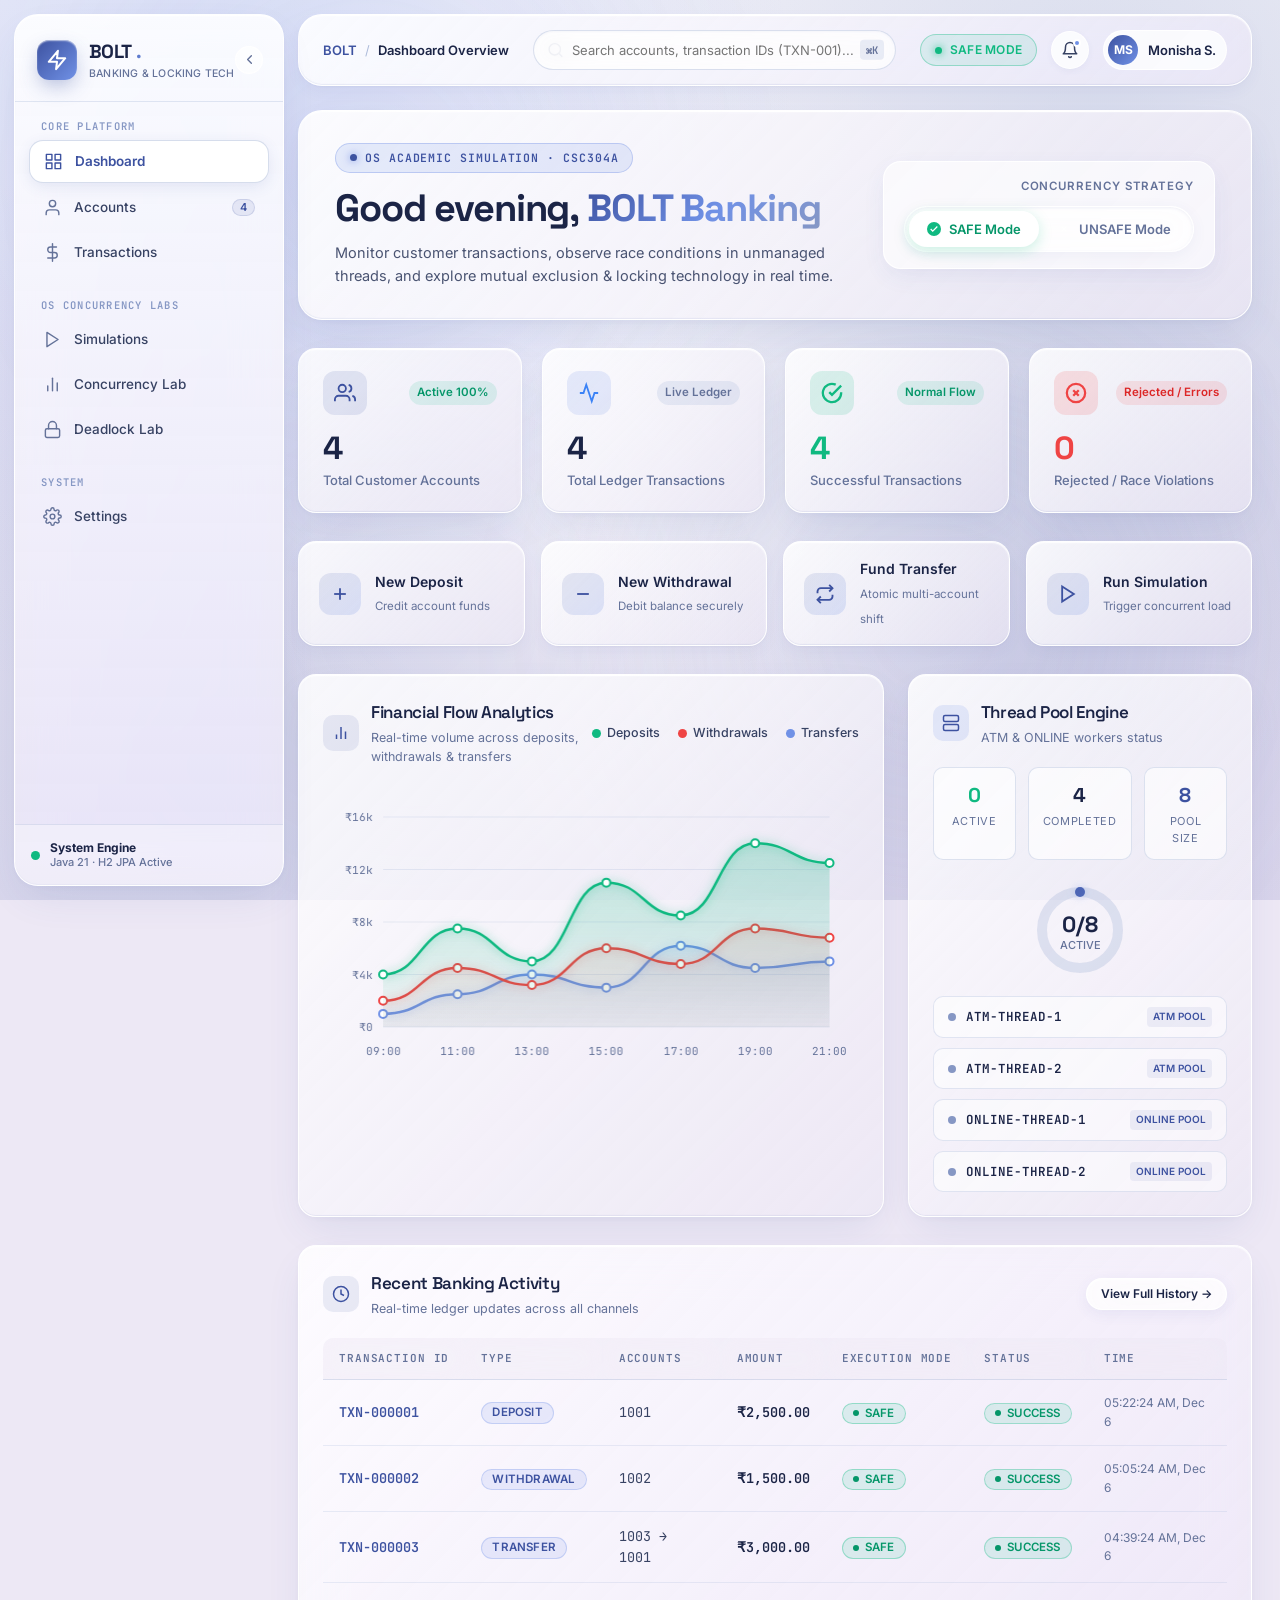
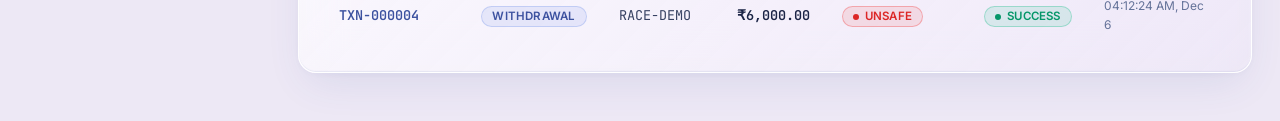
==== commit 753e511c: "WIthdrawal and Deposit update" ====
--- a/frontend/index.html
+++ b/frontend/index.html
@@ -206,8 +206,8 @@
 
           <!-- User Profile Avatar Pill -->
           <div class="user-avatar-btn">
-            <div class="avatar-img">HA</div>
-            <span class="avatar-name">Hrithik A.</span>
+            <div class="avatar-img">MS</div>
+            <span class="avatar-name">Monisha S.</span>
           </div>
         </div>
       </header>
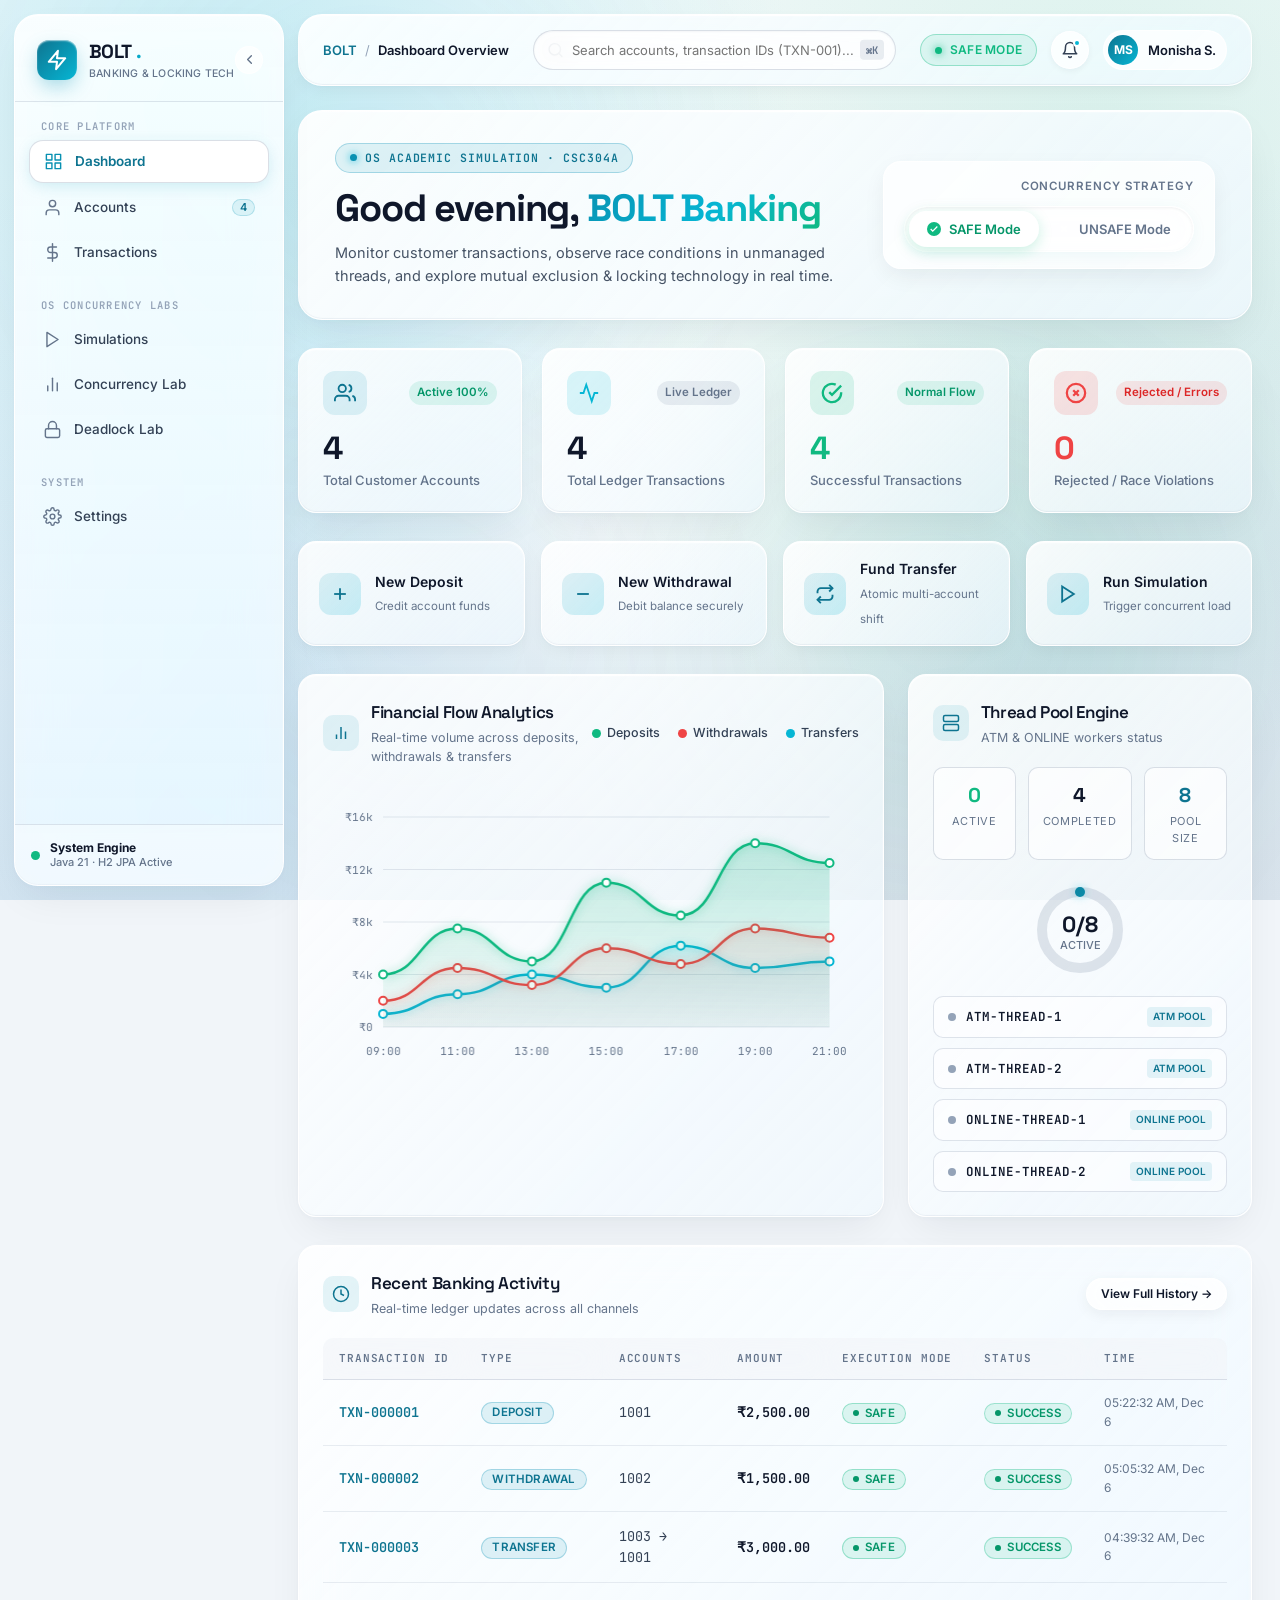
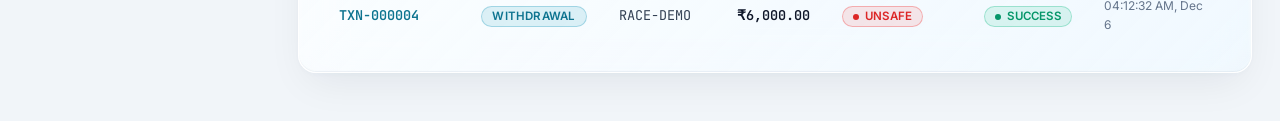
==== commit 055388b6: "feat(ui): overhaul frontend layout and styling with modern Arctic Glacial & Alpine Slate palette and" ====
--- a/frontend/index.html
+++ b/frontend/index.html
@@ -404,7 +404,7 @@
           <div class="glass-card thread-monitor-card">
             <div class="card-header">
               <div class="card-title-group">
-                <div class="card-icon" style="background: rgba(112, 145, 230, 0.16); color: var(--c-sapphire);">
+                <div class="card-icon" style="background: var(--accent-soft); color: var(--c-brand-dark);">
                   <svg width="18" height="18" viewBox="0 0 24 24" fill="none" stroke="currentColor" stroke-width="2">
                     <rect x="2" y="2" width="20" height="8" rx="2" ry="2"></rect>
                     <rect x="2" y="14" width="20" height="8" rx="2" ry="2"></rect>
--- a/frontend/css/base.css
+++ b/frontend/css/base.css
@@ -1,40 +1,55 @@
 /* ============================================================
    BOLT — Banking Operations & Locking Technology
    BASE DESIGN SYSTEM & TOKENS
-   Visual Identity: Derived from Hrithik's Portfolio
-   (Shopify Editions Winter '24 — FOUNDATIONS + Apple Glassmorphism)
+   Visual Identity: Apple-Inspired Glassmorphism
+   Theme: Arctic Glacial Cyan & Deep Alpine Oceanic Slate
    ============================================================ */
 
 :root {
-  /* --- Portfolio Master Color Palette --- */
-  --c-sapphire: #3D52A0;       /* Royal Sapphire Tech Indigo */
-  --c-sapphire-dark: #2F4182;  /* Deep Navy Accent */
-  --c-periwinkle: #7091E6;     /* Vibrant Periwinkle Sky Blue */
-  --c-heather: #8697C4;        /* Muted Blue Slate / Heather Periwinkle */
-  --c-mist: #ADBBDA;           /* Pastel Ice Mist Blue / Lavender Tint */
-  --c-lilac-base: #EDE8F5;     /* Pale Lavender White / Lilac Frost Base */
+  /* --- Modern Fresh Master Color Palette (Arctic Glacial & Alpine Slate) --- */
+  --c-brand: #0891B2;          /* Electric Glacial Cyan / Nordic Teal */
+  --c-brand-dark: #0E7490;     /* Deep Alpine Teal */
+  --c-brand-deep: #155E75;     /* Oceanic Slate */
+  --c-brand-glow: rgba(8, 145, 178, 0.40);
+
+  --c-vibrant: #06B6D4;        /* Luminous Arctic Cyan */
+  --c-vibrant-light: #22D3EE;  /* High-energy Glacier Ice */
+  --c-tech-indigo: #6366F1;    /* Auxiliary Electric Indigo / Concurrency Accent */
+
+  --c-slate-cool: #64748B;     /* Cool Titanium Slate 500 */
+  --c-slate-light: #94A3B8;    /* Muted Glacial Slate 400 */
+  --c-mist: #CBD5E1;           /* Arctic Mist Frost 300 */
+  --c-mist-subtle: #E2E8F0;    /* Glacial Border Tint 200 */
+  --c-ice-base: #F1F5F9;       /* Crisp Glacial White / Ice Frost Base */
+
+  /* Backward compatibility aliases */
+  --c-sapphire: var(--c-brand-dark);
+  --c-sapphire-dark: var(--c-brand-deep);
+  --c-periwinkle: var(--c-vibrant);
+  --c-heather: var(--c-slate-cool);
+  --c-lilac-base: var(--c-ice-base);
 
   /* --- Semantic Backgrounds & Surfaces --- */
-  --bg-body: #EDE8F5;
-  --bg-surface: #F5F2F9;
+  --bg-body: #F1F5F9;
+  --bg-surface: #F8FAFC;
   --bg-surface-elevated: #FFFFFF;
-  --bg-sidebar: linear-gradient(180deg, rgba(255, 255, 255, 0.88) 0%, rgba(237, 232, 245, 0.76) 100%);
-  --bg-topbar: linear-gradient(135deg, rgba(255, 255, 255, 0.88) 0%, rgba(237, 232, 245, 0.72) 100%);
+  --bg-sidebar: linear-gradient(180deg, rgba(255, 255, 255, 0.88) 0%, rgba(240, 249, 255, 0.78) 100%);
+  --bg-topbar: linear-gradient(135deg, rgba(255, 255, 255, 0.90) 0%, rgba(240, 249, 255, 0.76) 100%);
 
   /* --- Typography Colors --- */
-  --text-heading: #1B2446;     /* Deep royal navy charcoal */
-  --text-body: #374263;        /* Slate indigo charcoal */
-  --text-muted: #647299;       /* Muted heather slate */
+  --text-heading: #0F172A;     /* Deep Obsidian Slate (rich, high-contrast, razor sharp) */
+  --text-body: #334155;        /* Slate Charcoal body */
+  --text-muted: #64748B;       /* Titanium Slate muted */
   --text-on-accent: #FFFFFF;
 
   /* --- Accent Colors & Glows --- */
-  --accent: #3D52A0;
-  --accent-hover: #2F4182;
-  --accent-vibrant: #7091E6;
-  --accent-soft: rgba(61, 82, 160, 0.10);
-  --accent-glow: rgba(112, 145, 230, 0.35);
-  --mist-accent: #ADBBDA;
-  --mist-soft: rgba(173, 187, 218, 0.30);
+  --accent: #0891B2;
+  --accent-hover: #0E7490;
+  --accent-vibrant: #06B6D4;
+  --accent-soft: rgba(8, 145, 178, 0.10);
+  --accent-glow: rgba(6, 182, 212, 0.35);
+  --mist-accent: #CBD5E1;
+  --mist-soft: rgba(203, 213, 225, 0.35);
 
   /* --- Status / Concurrency Mode Semantics --- */
   --green: #10B981;
@@ -60,26 +75,26 @@
   --unsafe-mode-border: rgba(239, 68, 68, 0.35);
 
   /* --- Apple Light Premium Glassmorphism Tokens --- */
-  --glass-panel: linear-gradient(135deg, rgba(255, 255, 255, 0.84) 0%, rgba(237, 232, 245, 0.68) 100%);
-  --glass-panel-subtle: linear-gradient(135deg, rgba(255, 255, 255, 0.68) 0%, rgba(237, 232, 245, 0.45) 100%);
-  --glass-panel-hover: linear-gradient(135deg, rgba(255, 255, 255, 0.95) 0%, rgba(237, 232, 245, 0.84) 100%);
-  --glass-panel-active: linear-gradient(135deg, rgba(255, 255, 255, 0.98) 0%, rgba(242, 238, 250, 0.92) 100%);
-
-  --glass-border: rgba(255, 255, 255, 0.92);
-  --glass-border-subtle: rgba(173, 187, 218, 0.45);
-  --glass-border-hover: rgba(112, 145, 230, 0.55);
+  --glass-panel: linear-gradient(135deg, rgba(255, 255, 255, 0.86) 0%, rgba(240, 249, 255, 0.68) 100%);
+  --glass-panel-subtle: linear-gradient(135deg, rgba(255, 255, 255, 0.72) 0%, rgba(240, 249, 255, 0.48) 100%);
+  --glass-panel-hover: linear-gradient(135deg, rgba(255, 255, 255, 0.96) 0%, rgba(240, 249, 255, 0.85) 100%);
+  --glass-panel-active: linear-gradient(135deg, rgba(255, 255, 255, 0.98) 0%, rgba(236, 248, 255, 0.92) 100%);
+
+  --glass-border: rgba(255, 255, 255, 0.94);
+  --glass-border-subtle: rgba(148, 163, 184, 0.32);
+  --glass-border-hover: rgba(8, 145, 178, 0.45);
 
   --glass-blur: blur(24px) saturate(190%) contrast(102%);
   --glass-blur-heavy: blur(36px) saturate(200%) contrast(105%);
   --glass-blur-subtle: blur(14px) saturate(160%);
 
-  --glass-shadow: 0 16px 42px -10px rgba(61, 82, 160, 0.12), 0 2px 8px -2px rgba(61, 82, 160, 0.06);
-  --glass-shadow-hover: 0 26px 58px -12px rgba(112, 145, 230, 0.28), 0 6px 20px -2px rgba(61, 82, 160, 0.10);
-  --glass-shadow-sm: 0 6px 18px -4px rgba(61, 82, 160, 0.08), 0 1px 3px rgba(61, 82, 160, 0.04);
-  --glass-shadow-lg: 0 32px 72px -16px rgba(61, 82, 160, 0.22), 0 8px 28px -4px rgba(61, 82, 160, 0.08);
-
-  --glass-highlight: inset 0 1px 1.5px 0 rgba(255, 255, 255, 0.98), inset 0 -1px 1px 0 rgba(134, 151, 196, 0.16);
-  --glass-highlight-hover: inset 0 1px 2px 0 rgba(255, 255, 255, 1), inset 0 -1px 1px 0 rgba(61, 82, 160, 0.20);
+  --glass-shadow: 0 16px 42px -10px rgba(15, 23, 42, 0.08), 0 2px 8px -2px rgba(8, 145, 178, 0.05);
+  --glass-shadow-hover: 0 26px 58px -12px rgba(8, 145, 178, 0.22), 0 6px 20px -2px rgba(15, 23, 42, 0.06);
+  --glass-shadow-sm: 0 6px 18px -4px rgba(15, 23, 42, 0.06), 0 1px 3px rgba(8, 145, 178, 0.04);
+  --glass-shadow-lg: 0 32px 72px -16px rgba(15, 23, 42, 0.16), 0 8px 28px -4px rgba(8, 145, 178, 0.08);
+
+  --glass-highlight: inset 0 1px 1.5px 0 rgba(255, 255, 255, 0.98), inset 0 -1px 1px 0 rgba(148, 163, 184, 0.14);
+  --glass-highlight-hover: inset 0 1px 2px 0 rgba(255, 255, 255, 1), inset 0 -1px 1px 0 rgba(8, 145, 178, 0.18);
 
   /* --- Geometry & Transitions --- */
   --radius-xl: 24px;
@@ -99,7 +114,9 @@
   --max-content-width: 1440px;
 }
 
-/* --- Universal Reset & Box Sizing --- */
+/* ============================================================
+   UNIVERSAL RESET & CROSS-BROWSER COMPATIBILITY
+   ============================================================ */
 *, *::before, *::after {
   margin: 0;
   padding: 0;
@@ -110,17 +127,20 @@
   scroll-behavior: smooth;
   -webkit-font-smoothing: antialiased;
   -moz-osx-font-smoothing: grayscale;
+  text-rendering: optimizeLegibility;
+  -webkit-text-size-adjust: 100%;
+  touch-action: manipulation;
 }
 
 body {
   background-color: var(--bg-body);
   background-image:
-    radial-gradient(circle at 14% 10%, rgba(112, 145, 230, 0.22), transparent 45%),
-    radial-gradient(circle at 86% 16%, rgba(173, 187, 218, 0.42), transparent 48%),
-    radial-gradient(circle at 50% 48%, rgba(255, 255, 255, 0.65), transparent 55%),
-    radial-gradient(circle at 85% 72%, rgba(61, 82, 160, 0.16), transparent 42%),
-    radial-gradient(circle at 15% 85%, rgba(173, 187, 218, 0.35), transparent 46%),
-    linear-gradient(180deg, #F6F4FA 0%, #EDE8F5 45%, #E3DDF0 100%);
+    radial-gradient(circle at 14% 10%, rgba(6, 182, 212, 0.18), transparent 45%),
+    radial-gradient(circle at 86% 16%, rgba(16, 185, 129, 0.13), transparent 48%),
+    radial-gradient(circle at 50% 48%, rgba(255, 255, 255, 0.75), transparent 55%),
+    radial-gradient(circle at 85% 72%, rgba(14, 116, 144, 0.12), transparent 42%),
+    radial-gradient(circle at 15% 85%, rgba(56, 189, 248, 0.15), transparent 46%),
+    linear-gradient(180deg, #F8FAFC 0%, #F1F5F9 45%, #E2E8F0 100%);
   background-attachment: fixed;
   color: var(--text-body);
   font-family: 'Inter', -apple-system, BlinkMacSystemFont, "SF Pro Display", "SF Pro Text", "Segoe UI", Roboto, Helvetica, Arial, sans-serif;
@@ -131,7 +151,7 @@
 }
 
 ::selection {
-  background: rgba(112, 145, 230, 0.30);
+  background: rgba(6, 182, 212, 0.28);
   color: var(--text-heading);
 }
 
@@ -158,11 +178,13 @@
   font: inherit;
   cursor: pointer;
   color: inherit;
+  -webkit-tap-highlight-color: transparent;
 }
 
 input, select, textarea {
   font: inherit;
   color: inherit;
+  -webkit-tap-highlight-color: transparent;
 }
 
 /* --- Apple-style Custom Scrollbar --- */
@@ -174,13 +196,13 @@
   background: transparent;
 }
 ::-webkit-scrollbar-thumb {
-  background: rgba(134, 151, 196, 0.40);
+  background: rgba(148, 163, 184, 0.40);
   border-radius: 9999px;
   border: 2px solid transparent;
   background-clip: content-box;
 }
 ::-webkit-scrollbar-thumb:hover {
-  background: rgba(112, 145, 230, 0.75);
+  background: rgba(8, 145, 178, 0.65);
   border-radius: 9999px;
   border: 2px solid transparent;
   background-clip: content-box;
@@ -199,6 +221,7 @@
   position: absolute;
   border-radius: 50%;
   filter: blur(100px);
+  -webkit-filter: blur(100px);
   opacity: 0.35;
   pointer-events: none;
   will-change: transform;
@@ -209,7 +232,7 @@
   height: 580px;
   top: -120px;
   left: 6%;
-  background: radial-gradient(circle, rgba(112, 145, 230, 0.34) 0%, rgba(112, 145, 230, 0.10) 65%, transparent 100%);
+  background: radial-gradient(circle, rgba(6, 182, 212, 0.30) 0%, rgba(6, 182, 212, 0.08) 65%, transparent 100%);
   animation: floatOrb1 20s ease-in-out infinite alternate;
 }
 
@@ -218,7 +241,7 @@
   height: 640px;
   top: 34%;
   right: 2%;
-  background: radial-gradient(circle, rgba(173, 187, 218, 0.50) 0%, rgba(173, 187, 218, 0.16) 65%, transparent 100%);
+  background: radial-gradient(circle, rgba(16, 185, 129, 0.25) 0%, rgba(16, 185, 129, 0.06) 65%, transparent 100%);
   animation: floatOrb2 24s ease-in-out infinite alternate;
 }
 
@@ -227,7 +250,7 @@
   height: 520px;
   bottom: 2%;
   left: 12%;
-  background: radial-gradient(circle, rgba(61, 82, 160, 0.22) 0%, rgba(61, 82, 160, 0.06) 60%, transparent 100%);
+  background: radial-gradient(circle, rgba(14, 116, 144, 0.22) 0%, rgba(14, 116, 144, 0.05) 60%, transparent 100%);
   animation: floatOrb3 22s ease-in-out infinite alternate;
 }
 
@@ -256,3 +279,10 @@
     animation: none !important;
   }
 }
+
+/* Fallback for browsers that do NOT support backdrop-filter */
+@supports not ((-webkit-backdrop-filter: blur(10px)) or (backdrop-filter: blur(10px))) {
+  .sidebar, .topbar, .glass-card, .modal-container, .toast, .btn-ghost, .hero-mode-card {
+    background-color: #FFFFFF !important;
+  }
+}
--- a/frontend/css/layout.css
+++ b/frontend/css/layout.css
@@ -54,7 +54,7 @@
   display: flex;
   align-items: center;
   justify-content: space-between;
-  border-bottom: 1px solid rgba(173, 187, 218, 0.35);
+  border-bottom: 1px solid rgba(148, 163, 184, 0.28);
   position: relative;
 }
 
@@ -69,12 +69,12 @@
   width: 40px;
   height: 40px;
   border-radius: 12px;
-  background: linear-gradient(135deg, var(--c-sapphire) 0%, var(--c-periwinkle) 100%);
+  background: linear-gradient(135deg, var(--c-brand-dark) 0%, var(--c-vibrant) 100%);
   display: flex;
   align-items: center;
   justify-content: center;
   color: #FFFFFF;
-  box-shadow: 0 8px 20px -3px rgba(61, 82, 160, 0.38), inset 0 1px 1.5px rgba(255, 255, 255, 0.65);
+  box-shadow: 0 8px 20px -3px rgba(8, 145, 178, 0.38), inset 0 1px 1.5px rgba(255, 255, 255, 0.65);
   flex-shrink: 0;
   transition: transform var(--transition-fast);
 }
@@ -102,7 +102,7 @@
 }
 
 .brand-title .accent {
-  background: linear-gradient(135deg, var(--c-sapphire) 0%, var(--c-periwinkle) 100%);
+  background: linear-gradient(135deg, var(--c-brand) 0%, var(--c-vibrant) 100%);
   -webkit-background-clip: text;
   -webkit-text-fill-color: transparent;
 }
@@ -131,9 +131,9 @@
 
 .sidebar-collapse-btn:hover {
   background: #FFFFFF;
-  color: var(--c-sapphire);
+  color: var(--c-brand);
   transform: scale(1.08);
-  box-shadow: 0 4px 12px rgba(61, 82, 160, 0.12);
+  box-shadow: 0 4px 12px rgba(8, 145, 178, 0.16);
 }
 
 /* Sidebar Navigation Items */
@@ -152,7 +152,7 @@
   font-weight: 600;
   text-transform: uppercase;
   letter-spacing: 0.12em;
-  color: var(--c-heather);
+  color: var(--c-slate-light);
   padding: 0 12px 6px 12px;
   white-space: nowrap;
 }
@@ -191,24 +191,24 @@
   background: rgba(255, 255, 255, 0.85);
   color: var(--text-heading);
   transform: translateX(3px);
-  box-shadow: 0 4px 14px -2px rgba(61, 82, 160, 0.08), inset 0 1px 0 rgba(255, 255, 255, 1);
+  box-shadow: 0 4px 14px -2px rgba(15, 23, 42, 0.06), inset 0 1px 0 rgba(255, 255, 255, 1);
 }
 
 .nav-item a:hover svg {
-  color: var(--c-sapphire);
+  color: var(--c-brand);
   transform: scale(1.08);
 }
 
 .nav-item a.active {
   background: #FFFFFF;
-  color: var(--c-sapphire);
-  font-weight: 600;
-  box-shadow: 0 4px 16px -2px rgba(61, 82, 160, 0.14), inset 0 1px 1.5px rgba(255, 255, 255, 1);
-  border: 1px solid rgba(173, 187, 218, 0.50);
+  color: var(--c-brand-dark);
+  font-weight: 600;
+  box-shadow: 0 4px 16px -2px rgba(8, 145, 178, 0.18), inset 0 1px 1.5px rgba(255, 255, 255, 1);
+  border: 1px solid rgba(148, 163, 184, 0.35);
 }
 
 .nav-item a.active svg {
-  color: var(--c-sapphire);
+  color: var(--c-brand);
 }
 
 .nav-item a .badge {
@@ -218,15 +218,15 @@
   padding: 2px 7px;
   border-radius: 9999px;
   background: var(--accent-soft);
-  color: var(--c-sapphire);
-  border: 1px solid rgba(61, 82, 160, 0.15);
+  color: var(--c-brand-dark);
+  border: 1px solid rgba(8, 145, 178, 0.20);
 }
 
 /* Sidebar Footer Profile / Quick Mode */
 .sidebar-footer {
   padding: 16px;
-  border-top: 1px solid rgba(173, 187, 218, 0.35);
-  background: rgba(255, 255, 255, 0.35);
+  border-top: 1px solid rgba(148, 163, 184, 0.28);
+  background: rgba(255, 255, 255, 0.40);
   display: flex;
   align-items: center;
   justify-content: space-between;
@@ -328,6 +328,7 @@
   display: flex;
   align-items: center;
   gap: 16px;
+  min-width: 0;
 }
 
 .mobile-menu-btn {
@@ -340,7 +341,7 @@
   color: var(--text-heading);
   align-items: center;
   justify-content: center;
-  box-shadow: 0 2px 8px rgba(61, 82, 160, 0.08);
+  box-shadow: 0 2px 8px rgba(15, 23, 42, 0.06);
 }
 
 .breadcrumbs {
@@ -349,15 +350,16 @@
   gap: 8px;
   font-size: 13px;
   color: var(--text-muted);
+  white-space: nowrap;
 }
 
 .breadcrumbs .crumb-root {
-  color: var(--c-sapphire);
+  color: var(--c-brand-dark);
   font-weight: 600;
 }
 
 .breadcrumbs .crumb-separator {
-  color: var(--c-mist);
+  color: var(--c-slate-light);
 }
 
 .breadcrumbs .crumb-current {
@@ -369,6 +371,7 @@
   flex: 1;
   max-width: 440px;
   margin: 0 24px;
+  min-width: 0;
 }
 
 .global-search-wrapper {
@@ -390,21 +393,22 @@
 .search-input {
   width: 100%;
   padding: 9px 38px 9px 38px;
-  background: rgba(255, 255, 255, 0.70);
-  border: 1px solid rgba(173, 187, 218, 0.45);
+  background: rgba(255, 255, 255, 0.72);
+  border: 1px solid rgba(148, 163, 184, 0.35);
   border-radius: var(--radius-pill);
   font-size: 13px;
   color: var(--text-heading);
   backdrop-filter: blur(12px);
+  -webkit-backdrop-filter: blur(12px);
   transition: all var(--transition-fast);
-  box-shadow: inset 0 1px 2px rgba(61, 82, 160, 0.04);
+  box-shadow: inset 0 1px 2px rgba(15, 23, 42, 0.04);
 }
 
 .search-input:focus {
   outline: none;
   background: #FFFFFF;
-  border-color: var(--c-periwinkle);
-  box-shadow: 0 0 0 3px rgba(112, 145, 230, 0.22), 0 4px 14px rgba(61, 82, 160, 0.08);
+  border-color: var(--c-vibrant);
+  box-shadow: 0 0 0 3px rgba(6, 182, 212, 0.22), 0 4px 14px rgba(8, 145, 178, 0.12);
 }
 
 .search-shortcut {
@@ -416,7 +420,7 @@
   font-size: 10.5px;
   font-weight: 600;
   color: var(--text-muted);
-  background: rgba(173, 187, 218, 0.25);
+  background: rgba(148, 163, 184, 0.20);
   padding: 2px 6px;
   border-radius: 4px;
   pointer-events: none;
@@ -426,6 +430,7 @@
   display: flex;
   align-items: center;
   gap: 14px;
+  flex-shrink: 0;
 }
 
 /* Mode Indicator Pill */
@@ -483,15 +488,15 @@
   color: var(--text-body);
   position: relative;
   transition: all var(--transition-fast);
-  box-shadow: 0 2px 6px rgba(61, 82, 160, 0.06);
+  box-shadow: 0 2px 6px rgba(15, 23, 42, 0.05);
 }
 
 .topbar-icon-btn:hover {
   background: #FFFFFF;
-  color: var(--c-sapphire);
+  color: var(--c-brand-dark);
   transform: translateY(-2px);
-  box-shadow: 0 6px 18px rgba(112, 145, 230, 0.25);
-  border-color: var(--c-periwinkle);
+  box-shadow: 0 6px 18px rgba(8, 145, 178, 0.22);
+  border-color: var(--c-vibrant);
 }
 
 .notification-badge {
@@ -501,7 +506,7 @@
   width: 8px;
   height: 8px;
   border-radius: 50%;
-  background: var(--c-periwinkle);
+  background: var(--c-vibrant);
   border: 2px solid #FFFFFF;
 }
 
@@ -518,15 +523,15 @@
 
 .user-avatar-btn:hover {
   background: #FFFFFF;
-  box-shadow: 0 4px 14px rgba(61, 82, 160, 0.12);
-  border-color: var(--c-periwinkle);
+  box-shadow: 0 4px 14px rgba(8, 145, 178, 0.15);
+  border-color: var(--c-vibrant);
 }
 
 .avatar-img {
   width: 30px;
   height: 30px;
   border-radius: 50%;
-  background: linear-gradient(135deg, var(--c-sapphire) 0%, var(--c-periwinkle) 100%);
+  background: linear-gradient(135deg, var(--c-brand-dark) 0%, var(--c-vibrant) 100%);
   color: #FFFFFF;
   font-size: 12px;
   font-weight: 700;
@@ -549,6 +554,7 @@
   margin-left: calc(var(--sidebar-width) + 28px);
   padding: 14px 28px 48px 0;
   min-height: 100vh;
+  min-width: 0;
   transition: margin-left var(--transition-normal);
 }
 
@@ -566,7 +572,7 @@
   display: none;
   position: fixed;
   inset: 0;
-  background: rgba(27, 36, 70, 0.35);
+  background: rgba(15, 23, 42, 0.40);
   backdrop-filter: blur(8px);
   -webkit-backdrop-filter: blur(8px);
   z-index: 95;
--- a/frontend/css/components.css
+++ b/frontend/css/components.css
@@ -45,7 +45,7 @@
 
 .glass-card-interactive:hover {
   transform: translateY(-3px) scale(1.01);
-  border-color: rgba(112, 145, 230, 0.50);
+  border-color: rgba(8, 145, 178, 0.45);
   background: var(--glass-panel-hover);
   box-shadow: var(--glass-shadow-hover), var(--glass-highlight-hover);
 }
@@ -68,7 +68,7 @@
   height: 36px;
   border-radius: 10px;
   background: var(--accent-soft);
-  color: var(--c-sapphire);
+  color: var(--c-brand-dark);
   display: flex;
   align-items: center;
   justify-content: center;
@@ -113,16 +113,16 @@
 }
 
 .btn-primary {
-  background: linear-gradient(135deg, var(--c-sapphire) 0%, #526EC2 100%);
+  background: linear-gradient(135deg, var(--c-brand-dark) 0%, var(--c-brand) 100%);
   color: #FFFFFF;
   border: 1px solid rgba(255, 255, 255, 0.40);
-  box-shadow: 0 10px 24px -4px rgba(61, 82, 160, 0.38), inset 0 1px 1.5px rgba(255, 255, 255, 0.45);
+  box-shadow: 0 10px 24px -4px rgba(8, 145, 178, 0.38), inset 0 1px 1.5px rgba(255, 255, 255, 0.45);
 }
 
 .btn-primary:hover {
-  background: linear-gradient(135deg, #4A63BE 0%, var(--c-periwinkle) 100%);
+  background: linear-gradient(135deg, var(--c-brand) 0%, var(--c-vibrant) 100%);
   transform: translateY(-2px) scale(1.02);
-  box-shadow: 0 16px 32px -4px rgba(61, 82, 160, 0.48), 0 0 25px rgba(112, 145, 230, 0.35), inset 0 1px 2px rgba(255, 255, 255, 0.65);
+  box-shadow: 0 16px 32px -4px rgba(8, 145, 178, 0.45), 0 0 25px rgba(6, 182, 212, 0.35), inset 0 1px 2px rgba(255, 255, 255, 0.65);
 }
 
 .btn-ghost {
@@ -131,15 +131,15 @@
   -webkit-backdrop-filter: blur(20px);
   border: 1px solid rgba(255, 255, 255, 0.95);
   color: var(--text-heading);
-  box-shadow: inset 0 1px 1.5px rgba(255, 255, 255, 1), 0 4px 14px rgba(61, 82, 160, 0.08);
+  box-shadow: inset 0 1px 1.5px rgba(255, 255, 255, 1), 0 4px 14px rgba(15, 23, 42, 0.06);
 }
 
 .btn-ghost:hover {
-  border-color: var(--c-periwinkle);
-  color: var(--c-sapphire);
+  border-color: var(--c-vibrant);
+  color: var(--c-brand-dark);
   background: #FFFFFF;
   transform: translateY(-2px) scale(1.02);
-  box-shadow: 0 10px 24px rgba(112, 145, 230, 0.22), inset 0 1px 2px rgba(255, 255, 255, 1);
+  box-shadow: 0 10px 24px rgba(8, 145, 178, 0.18), inset 0 1px 2px rgba(255, 255, 255, 1);
 }
 
 .btn-safe {
@@ -186,10 +186,11 @@
   align-items: center;
   background: rgba(255, 255, 255, 0.70);
   backdrop-filter: blur(16px);
+  -webkit-backdrop-filter: blur(16px);
   border: 1px solid var(--glass-border);
   border-radius: var(--radius-pill);
   padding: 4px;
-  box-shadow: inset 0 1px 3px rgba(61, 82, 160, 0.08), 0 4px 16px rgba(61, 82, 160, 0.06);
+  box-shadow: inset 0 1px 3px rgba(15, 23, 42, 0.06), 0 4px 16px rgba(8, 145, 178, 0.06);
   position: relative;
   width: fit-content;
 }
@@ -291,15 +292,15 @@
 }
 
 .badge-type {
-  background: rgba(112, 145, 230, 0.14);
-  color: var(--c-sapphire);
-  border: 1px solid rgba(112, 145, 230, 0.30);
+  background: rgba(8, 145, 178, 0.12);
+  color: var(--c-brand-dark);
+  border: 1px solid rgba(8, 145, 178, 0.28);
 }
 
 .badge-channel {
-  background: rgba(173, 187, 218, 0.25);
+  background: rgba(148, 163, 184, 0.20);
   color: var(--text-body);
-  border: 1px solid rgba(173, 187, 218, 0.45);
+  border: 1px solid rgba(148, 163, 184, 0.35);
   font-family: 'JetBrains Mono', monospace;
   font-size: 10.5px;
 }
@@ -329,11 +330,12 @@
   color: var(--text-muted);
   text-transform: uppercase;
   letter-spacing: 0.08em;
-  background: rgba(237, 232, 245, 0.50);
-  border-bottom: 1px solid rgba(173, 187, 218, 0.40);
+  background: rgba(241, 245, 249, 0.65);
+  border-bottom: 1px solid rgba(148, 163, 184, 0.30);
   position: sticky;
   top: 0;
   backdrop-filter: blur(12px);
+  -webkit-backdrop-filter: blur(12px);
   white-space: nowrap;
 }
 
@@ -347,7 +349,7 @@
 
 .glass-table td {
   padding: 14px 16px;
-  border-bottom: 1px solid rgba(173, 187, 218, 0.25);
+  border-bottom: 1px solid rgba(148, 163, 184, 0.20);
   color: var(--text-body);
   vertical-align: middle;
   transition: background var(--transition-fast);
@@ -358,7 +360,7 @@
 }
 
 .glass-table tbody tr:hover td {
-  background: rgba(255, 255, 255, 0.65);
+  background: rgba(255, 255, 255, 0.70);
 }
 
 .glass-table tbody tr:last-child td {
@@ -375,16 +377,16 @@
   justify-content: center;
   color: var(--text-muted);
   background: rgba(255, 255, 255, 0.6);
-  border: 1px solid rgba(173, 187, 218, 0.4);
+  border: 1px solid rgba(148, 163, 184, 0.35);
   transition: all var(--transition-fast);
 }
 
 .table-action-btn:hover {
   background: #FFFFFF;
-  color: var(--c-sapphire);
-  border-color: var(--c-periwinkle);
+  color: var(--c-brand-dark);
+  border-color: var(--c-vibrant);
   transform: scale(1.1);
-  box-shadow: 0 4px 10px rgba(61, 82, 160, 0.12);
+  box-shadow: 0 4px 10px rgba(8, 145, 178, 0.15);
 }
 
 /* ============================================================
@@ -412,24 +414,25 @@
   width: 100%;
   padding: 11px 16px;
   background: rgba(255, 255, 255, 0.75);
-  border: 1px solid rgba(173, 187, 218, 0.50);
+  border: 1px solid rgba(148, 163, 184, 0.35);
   border-radius: var(--radius-sm);
   color: var(--text-heading);
   font-size: 14px;
   backdrop-filter: blur(12px);
-  box-shadow: inset 0 1px 2px rgba(61, 82, 160, 0.04);
+  -webkit-backdrop-filter: blur(12px);
+  box-shadow: inset 0 1px 2px rgba(15, 23, 42, 0.04);
   transition: all var(--transition-fast);
 }
 
 .glass-input:focus, .glass-select:focus, .glass-textarea:focus {
   outline: none;
   background: #FFFFFF;
-  border-color: var(--c-periwinkle);
-  box-shadow: 0 0 0 3px rgba(112, 145, 230, 0.24), 0 4px 14px rgba(61, 82, 160, 0.08);
+  border-color: var(--c-vibrant);
+  box-shadow: 0 0 0 3px rgba(6, 182, 212, 0.22), 0 4px 14px rgba(8, 145, 178, 0.10);
 }
 
 .glass-input::placeholder {
-  color: var(--c-heather);
+  color: var(--c-slate-light);
 }
 
 /* Currency Input Group */
@@ -445,7 +448,7 @@
   font-family: 'Space Grotesk', sans-serif;
   font-weight: 700;
   font-size: 16px;
-  color: var(--c-sapphire);
+  color: var(--c-brand-dark);
   pointer-events: none;
 }
 
@@ -462,7 +465,7 @@
 .modal-overlay {
   position: fixed;
   inset: 0;
-  background: rgba(27, 36, 70, 0.40);
+  background: rgba(15, 23, 42, 0.45);
   backdrop-filter: blur(16px);
   -webkit-backdrop-filter: blur(16px);
   z-index: 1000;
@@ -483,7 +486,7 @@
 .modal-container {
   width: 100%;
   max-width: 540px;
-  background: linear-gradient(135deg, rgba(255, 255, 255, 0.95) 0%, rgba(242, 238, 250, 0.90) 100%);
+  background: linear-gradient(135deg, rgba(255, 255, 255, 0.96) 0%, rgba(240, 249, 255, 0.92) 100%);
   backdrop-filter: var(--glass-blur-heavy);
   -webkit-backdrop-filter: var(--glass-blur-heavy);
   border: 1px solid var(--glass-border);
@@ -515,7 +518,7 @@
   display: flex;
   align-items: center;
   justify-content: space-between;
-  border-bottom: 1px solid rgba(173, 187, 218, 0.35);
+  border-bottom: 1px solid rgba(148, 163, 184, 0.25);
 }
 
 .modal-title {
@@ -533,7 +536,7 @@
   justify-content: center;
   color: var(--text-muted);
   background: rgba(255, 255, 255, 0.8);
-  border: 1px solid rgba(173, 187, 218, 0.4);
+  border: 1px solid rgba(148, 163, 184, 0.35);
   transition: all var(--transition-fast);
 }
 
@@ -555,7 +558,7 @@
   align-items: center;
   justify-content: flex-end;
   gap: 12px;
-  border-top: 1px solid rgba(173, 187, 218, 0.35);
+  border-top: 1px solid rgba(148, 163, 184, 0.25);
   background: rgba(255, 255, 255, 0.40);
 }
 
@@ -578,12 +581,12 @@
   min-width: 300px;
   max-width: 420px;
   padding: 14px 18px;
-  background: rgba(255, 255, 255, 0.94);
+  background: rgba(255, 255, 255, 0.95);
   backdrop-filter: var(--glass-blur);
   -webkit-backdrop-filter: var(--glass-blur);
   border: 1px solid var(--glass-border);
   border-radius: var(--radius-md);
-  box-shadow: 0 16px 36px -6px rgba(61, 82, 160, 0.22), var(--glass-highlight);
+  box-shadow: 0 16px 36px -6px rgba(15, 23, 42, 0.16), var(--glass-highlight);
   display: flex;
   align-items: center;
   gap: 12px;
@@ -600,7 +603,7 @@
 }
 
 .toast.toast-info {
-  border-left: 4px solid var(--c-periwinkle);
+  border-left: 4px solid var(--c-vibrant);
 }
 
 .toast-message {
@@ -615,11 +618,11 @@
    ============================================================ */
 .segmented-control {
   display: inline-flex;
-  background: rgba(173, 187, 218, 0.25);
+  background: rgba(148, 163, 184, 0.20);
   padding: 4px;
   border-radius: var(--radius-pill);
   gap: 4px;
-  border: 1px solid rgba(173, 187, 218, 0.35);
+  border: 1px solid rgba(148, 163, 184, 0.30);
 }
 
 .segmented-btn {
@@ -638,6 +641,6 @@
 
 .segmented-btn.active {
   background: #FFFFFF;
-  color: var(--c-sapphire);
-  box-shadow: 0 2px 8px rgba(61, 82, 160, 0.12), inset 0 1px 1px #FFFFFF;
-}
+  color: var(--c-brand-dark);
+  box-shadow: 0 2px 8px rgba(8, 145, 178, 0.15), inset 0 1px 1px #FFFFFF;
+}
--- a/frontend/css/dashboard.css
+++ b/frontend/css/dashboard.css
@@ -10,7 +10,7 @@
 .dashboard-hero {
   padding: 32px 36px;
   margin-bottom: 28px;
-  background: linear-gradient(135deg, rgba(255, 255, 255, 0.90) 0%, rgba(237, 232, 245, 0.75) 100%);
+  background: linear-gradient(135deg, rgba(255, 255, 255, 0.92) 0%, rgba(240, 249, 255, 0.78) 100%);
   border-radius: var(--radius-xl);
   border: 1px solid var(--glass-border);
   box-shadow: var(--glass-shadow), var(--glass-highlight);
@@ -43,9 +43,9 @@
   gap: 8px;
   padding: 5px 14px;
   border-radius: var(--radius-pill);
-  background: rgba(112, 145, 230, 0.16);
-  border: 1px solid rgba(112, 145, 230, 0.35);
-  color: var(--c-sapphire);
+  background: rgba(8, 145, 178, 0.12);
+  border: 1px solid rgba(8, 145, 178, 0.28);
+  color: var(--c-brand-dark);
   font-family: 'JetBrains Mono', monospace;
   font-size: 11.5px;
   font-weight: 600;
@@ -58,8 +58,8 @@
   width: 7px;
   height: 7px;
   border-radius: 50%;
-  background: var(--c-sapphire);
-  box-shadow: 0 0 8px var(--c-periwinkle);
+  background: var(--c-brand);
+  box-shadow: 0 0 8px var(--c-vibrant);
 }
 
 .hero-title {
@@ -72,7 +72,7 @@
 }
 
 .hero-title .accent {
-  background: linear-gradient(135deg, var(--c-sapphire) 0%, var(--c-periwinkle) 55%, var(--c-heather) 100%);
+  background: linear-gradient(135deg, var(--c-brand) 0%, var(--c-vibrant) 55%, #10B981 100%);
   -webkit-background-clip: text;
   -webkit-text-fill-color: transparent;
 }
@@ -94,10 +94,10 @@
 
 .hero-mode-card {
   padding: 16px 20px;
-  background: rgba(255, 255, 255, 0.65);
+  background: rgba(255, 255, 255, 0.75);
   border: 1px solid rgba(255, 255, 255, 0.95);
   border-radius: var(--radius);
-  box-shadow: 0 8px 24px -4px rgba(61, 82, 160, 0.10);
+  box-shadow: 0 8px 24px -4px rgba(15, 23, 42, 0.08);
   display: flex;
   flex-direction: column;
   gap: 10px;
@@ -148,7 +148,7 @@
 
 .stat-card:hover {
   transform: translateY(-4px) scale(1.015);
-  border-color: rgba(112, 145, 230, 0.50);
+  border-color: rgba(8, 145, 178, 0.45);
   background: var(--glass-panel-hover);
   box-shadow: var(--glass-shadow-hover), var(--glass-highlight-hover);
 }
@@ -175,13 +175,13 @@
 }
 
 .stat-icon.icon-accounts {
-  background: rgba(61, 82, 160, 0.12);
-  color: var(--c-sapphire);
+  background: rgba(8, 145, 178, 0.12);
+  color: var(--c-brand-dark);
 }
 
 .stat-icon.icon-txns {
-  background: rgba(112, 145, 230, 0.16);
-  color: #3B82F6;
+  background: rgba(6, 182, 212, 0.14);
+  color: var(--c-vibrant);
 }
 
 .stat-icon.icon-success {
@@ -215,7 +215,7 @@
 }
 
 .stat-trend.neutral {
-  background: rgba(173, 187, 218, 0.25);
+  background: rgba(148, 163, 184, 0.20);
   color: var(--text-muted);
 }
 
@@ -280,7 +280,7 @@
 
 .legend-dot.deposit { background: var(--green); }
 .legend-dot.withdrawal { background: var(--coral); }
-.legend-dot.transfer { background: var(--c-periwinkle); }
+.legend-dot.transfer { background: var(--c-vibrant); }
 
 .chart-canvas-container {
   flex: 1;
@@ -306,7 +306,7 @@
 
 .thread-stat-box {
   background: rgba(255, 255, 255, 0.65);
-  border: 1px solid rgba(173, 187, 218, 0.40);
+  border: 1px solid rgba(148, 163, 184, 0.35);
   border-radius: var(--radius-sm);
   padding: 12px 14px;
   text-align: center;
@@ -341,14 +341,14 @@
   justify-content: space-between;
   padding: 10px 14px;
   background: rgba(255, 255, 255, 0.55);
-  border: 1px solid rgba(173, 187, 218, 0.35);
+  border: 1px solid rgba(148, 163, 184, 0.30);
   border-radius: var(--radius-sm);
   transition: all var(--transition-fast);
 }
 
 .thread-item:hover {
   background: #FFFFFF;
-  border-color: var(--c-periwinkle);
+  border-color: var(--c-vibrant);
   transform: translateX(2px);
 }
 
@@ -370,7 +370,7 @@
 }
 
 .thread-indicator.idle {
-  background: var(--c-heather);
+  background: var(--c-slate-light);
 }
 
 .thread-name {
@@ -384,8 +384,8 @@
   font-size: 10px;
   padding: 2px 6px;
   border-radius: 4px;
-  background: rgba(61, 82, 160, 0.08);
-  color: var(--c-sapphire);
+  background: rgba(8, 145, 178, 0.10);
+  color: var(--c-brand-dark);
   font-weight: 600;
 }
 
@@ -418,7 +418,7 @@
 .action-card-btn:hover {
   transform: translateY(-3px) scale(1.02);
   background: var(--glass-panel-hover);
-  border-color: var(--c-periwinkle);
+  border-color: var(--c-vibrant);
   box-shadow: var(--glass-shadow-hover), var(--glass-highlight-hover);
 }
 
@@ -426,18 +426,18 @@
   width: 42px;
   height: 42px;
   border-radius: 12px;
-  background: linear-gradient(135deg, rgba(61, 82, 160, 0.12) 0%, rgba(112, 145, 230, 0.20) 100%);
+  background: linear-gradient(135deg, rgba(8, 145, 178, 0.12) 0%, rgba(6, 182, 212, 0.20) 100%);
   display: flex;
   align-items: center;
   justify-content: center;
-  color: var(--c-sapphire);
+  color: var(--c-brand-dark);
   flex-shrink: 0;
   transition: transform var(--transition-fast);
 }
 
 .action-card-btn:hover .action-icon {
   transform: scale(1.1) rotate(-3deg);
-  background: linear-gradient(135deg, var(--c-sapphire) 0%, var(--c-periwinkle) 100%);
+  background: linear-gradient(135deg, var(--c-brand-dark) 0%, var(--c-vibrant) 100%);
   color: #FFFFFF;
 }
 
--- a/frontend/css/animations.css
+++ b/frontend/css/animations.css
@@ -91,12 +91,12 @@
 /* Concurrency Critical Section Glow */
 @keyframes criticalGlow {
   0%, 100% {
-    border-color: rgba(112, 145, 230, 0.5);
-    box-shadow: 0 0 16px rgba(112, 145, 230, 0.2);
+    border-color: rgba(6, 182, 212, 0.5);
+    box-shadow: 0 0 16px rgba(6, 182, 212, 0.2);
   }
   50% {
-    border-color: var(--c-sapphire);
-    box-shadow: 0 0 28px rgba(61, 82, 160, 0.4);
+    border-color: var(--c-brand);
+    box-shadow: 0 0 28px rgba(8, 145, 178, 0.4);
   }
 }
 
@@ -114,7 +114,7 @@
 
 /* Skeleton Loading Shimmer */
 .skeleton {
-  background: linear-gradient(90deg, rgba(173, 187, 218, 0.2) 25%, rgba(255, 255, 255, 0.5) 50%, rgba(173, 187, 218, 0.2) 75%);
+  background: linear-gradient(90deg, rgba(148, 163, 184, 0.2) 25%, rgba(255, 255, 255, 0.5) 50%, rgba(148, 163, 184, 0.2) 75%);
   background-size: 200% 100%;
   animation: shimmer 1.6s infinite;
   border-radius: var(--radius-sm);
--- a/frontend/css/responsive.css
+++ b/frontend/css/responsive.css
@@ -34,7 +34,7 @@
 
   .sidebar.mobile-open {
     transform: translateX(0);
-    box-shadow: 0 0 60px rgba(27, 36, 70, 0.4);
+    box-shadow: 0 0 60px rgba(15, 23, 42, 0.45);
   }
 
   .sidebar-backdrop.active {
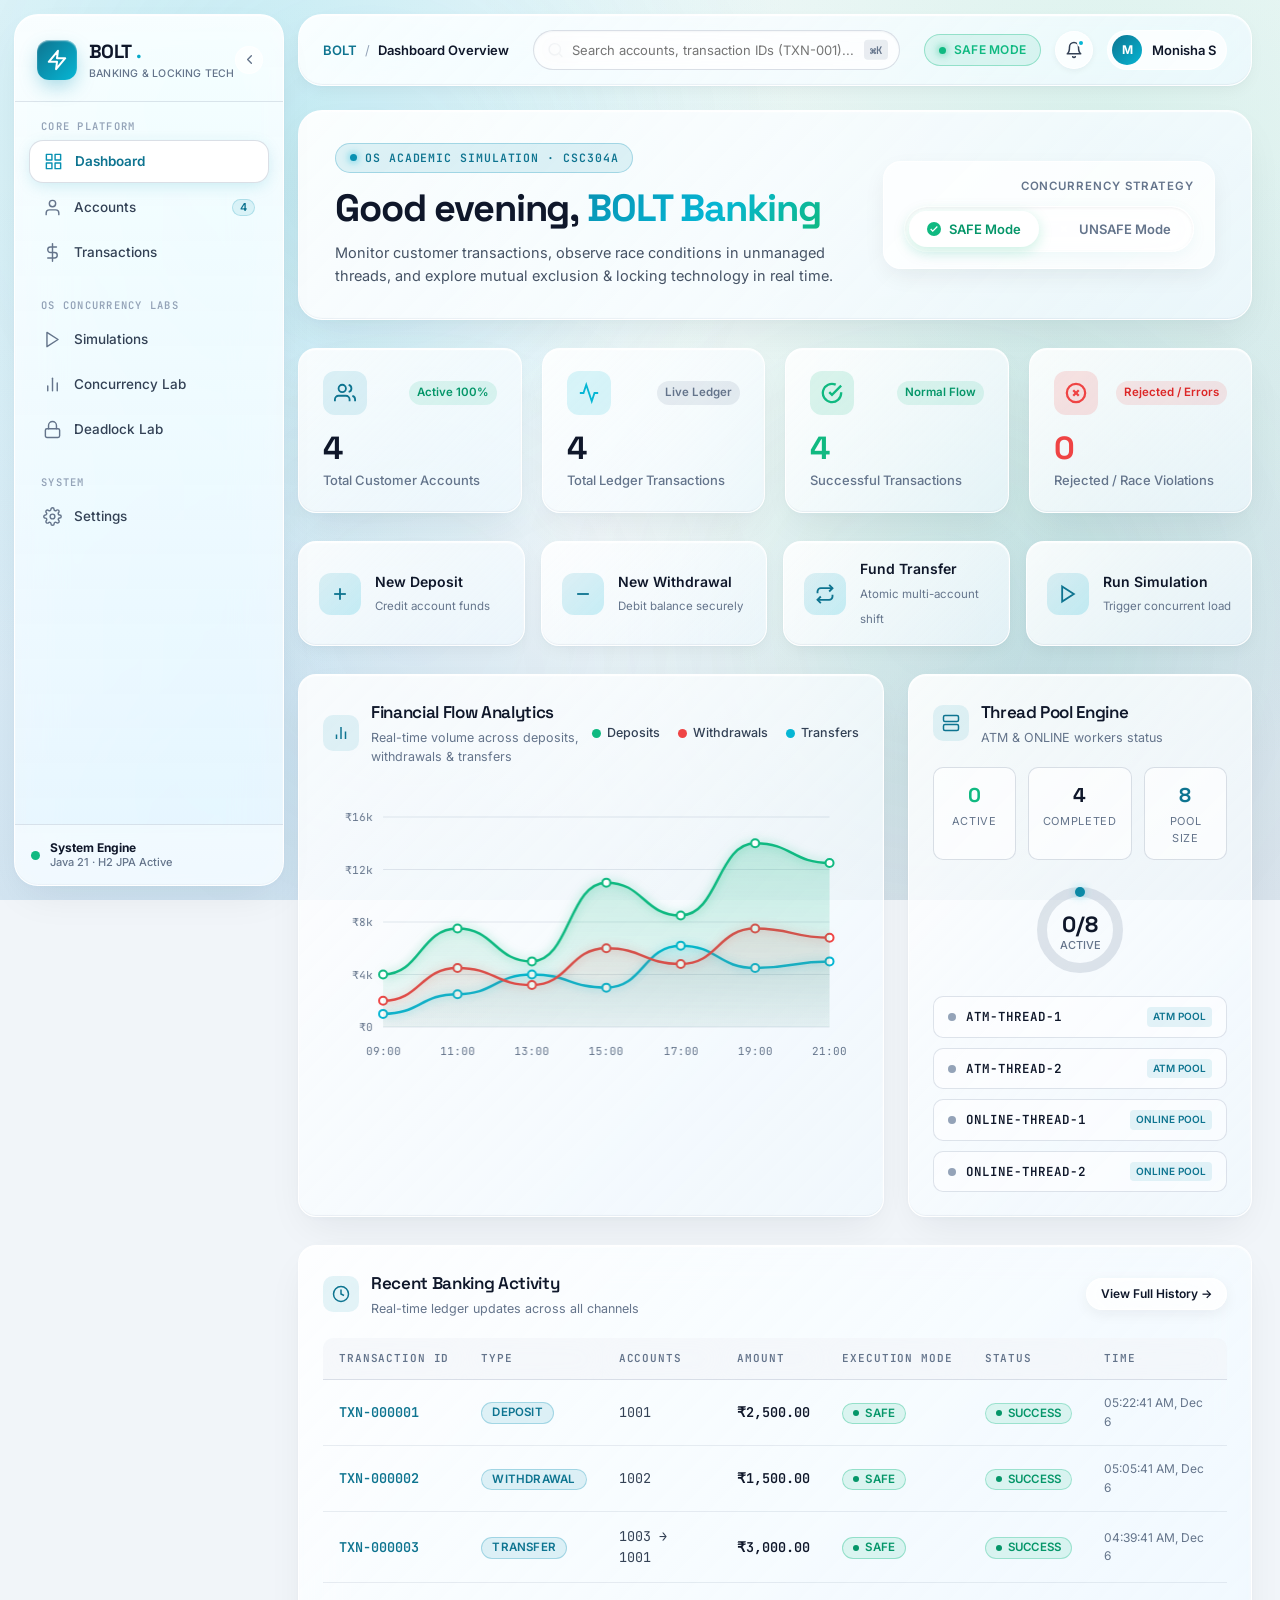
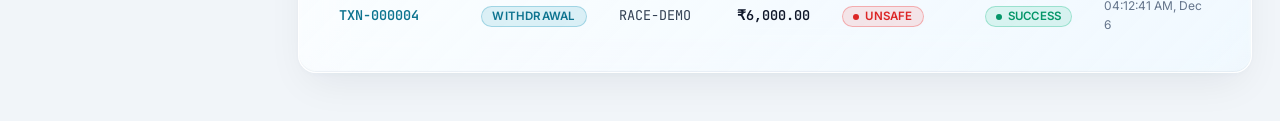
==== commit eafe215e: "fix(ui): prevent deposit button overflow on account cards and update profile initial to M and name t" ====
--- a/frontend/index.html
+++ b/frontend/index.html
@@ -206,8 +206,8 @@
 
           <!-- User Profile Avatar Pill -->
           <div class="user-avatar-btn">
-            <div class="avatar-img">MS</div>
-            <span class="avatar-name">Monisha S.</span>
+            <div class="avatar-img">M</div>
+            <span class="avatar-name">Monisha S</span>
           </div>
         </div>
       </header>
--- a/frontend/css/components.css
+++ b/frontend/css/components.css
@@ -48,6 +48,41 @@
   border-color: rgba(8, 145, 178, 0.45);
   background: var(--glass-panel-hover);
   box-shadow: var(--glass-shadow-hover), var(--glass-highlight-hover);
+}
+
+/* Account Cards Responsive Grid & Bounded Action Dock */
+.accounts-cards-grid {
+  display: grid;
+  grid-template-columns: repeat(auto-fill, minmax(250px, 1fr));
+  gap: 20px;
+  margin-bottom: 28px;
+}
+
+.account-card {
+  padding: 22px 20px 20px 20px;
+  display: flex;
+  flex-direction: column;
+  min-width: 0;
+}
+
+.account-card-actions {
+  display: flex;
+  gap: 8px;
+  border-top: 1px solid rgba(148, 163, 184, 0.22);
+  padding-top: 14px;
+  margin-top: auto;
+  width: 100%;
+  box-sizing: border-box;
+}
+
+.account-card-actions .btn {
+  flex: 1 1 0;
+  min-width: 0;
+  padding: 8px 6px;
+  font-size: 12px;
+  font-weight: 600;
+  text-align: center;
+  white-space: nowrap;
 }
 
 .card-header {
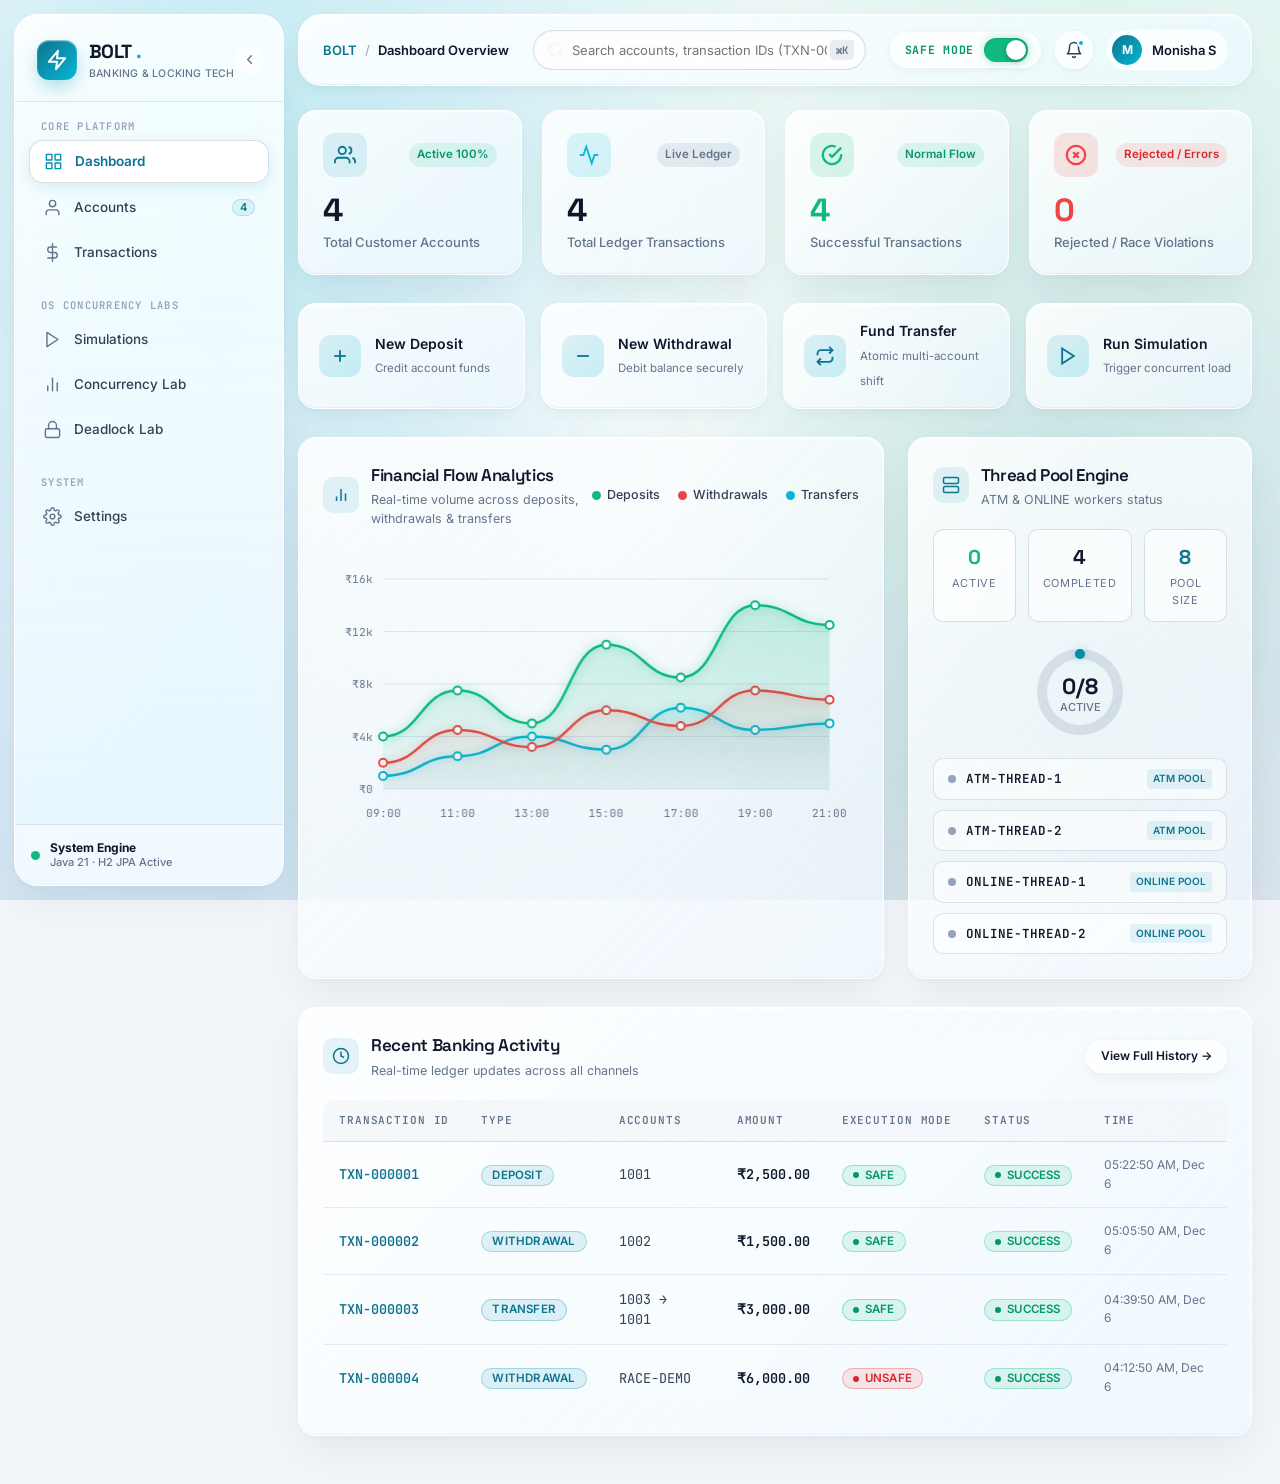
==== commit 36a25370: "feat(ui): remove dashboard hero banner and replace mode badge with interactive Apple iOS toggle swit" ====
--- a/frontend/index.html
+++ b/frontend/index.html
@@ -189,10 +189,12 @@
         </div>
 
         <div class="topbar-right">
-          <!-- Live Execution Mode Indicator Pill -->
-          <div class="mode-indicator-pill safe" title="Click to toggle execution mode">
-            <span class="mode-indicator-dot"></span>
-            <span class="mode-text">SAFE MODE</span>
+          <!-- Apple iOS Toggle Switch Button -->
+          <div class="mode-toggle-switch-wrapper" title="Click to toggle execution mode (SAFE / UNSAFE)">
+            <span class="mode-toggle-label safe">SAFE MODE</span>
+            <div class="apple-switch safe">
+              <div class="apple-switch-thumb"></div>
+            </div>
           </div>
 
           <!-- Notification Bell -->
@@ -215,42 +217,8 @@
       <!-- Main Dashboard Content Container -->
       <main class="content-container">
 
-        <!-- 1. Welcome Section & Execution Mode Control -->
-        <section class="dashboard-hero animate-fade-in-up">
-          <div class="hero-content">
-            <div class="hero-kicker">
-              <span class="kicker-dot"></span>
-              OS Academic Simulation · CSC304A
-            </div>
-            <h1 class="hero-title">Good evening, <span class="accent">BOLT Banking</span></h1>
-            <p class="hero-subtitle">
-              Monitor customer transactions, observe race conditions in unmanaged threads, and explore mutual exclusion & locking technology in real time.
-            </p>
-          </div>
-
-          <div class="hero-controls">
-            <div class="hero-mode-card">
-              <span class="mode-card-label">Concurrency Strategy</span>
-              <div class="mode-toggle-container">
-                <button class="mode-toggle-btn active safe-active" data-mode="SAFE">
-                  <span class="mode-toggle-icon">
-                    <svg width="10" height="10" viewBox="0 0 24 24" fill="none" stroke="#FFFFFF" stroke-width="3"><polyline points="20 6 9 17 4 12"></polyline></svg>
-                  </span>
-                  SAFE Mode
-                </button>
-                <button class="mode-toggle-btn" data-mode="UNSAFE">
-                  <span class="mode-toggle-icon">
-                    <svg width="10" height="10" viewBox="0 0 24 24" fill="none" stroke="#FFFFFF" stroke-width="3"><line x1="18" y1="6" x2="6" y2="18"></line><line x1="6" y1="6" x2="18" y2="18"></line></svg>
-                  </span>
-                  UNSAFE Mode
-                </button>
-              </div>
-            </div>
-          </div>
-        </section>
-
-        <!-- 2. Four Key Statistics Glass Cards -->
-        <section class="stats-grid animate-fade-in-up delay-1">
+        <!-- 1. Four Key Statistics Glass Cards -->
+        <section class="stats-grid animate-fade-in-up">
           <!-- Card 1: Total Accounts -->
           <div class="stat-card">
             <div class="stat-header">
--- a/frontend/css/layout.css
+++ b/frontend/css/layout.css
@@ -433,7 +433,94 @@
   flex-shrink: 0;
 }
 
-/* Mode Indicator Pill */
+/* ============================================================
+   APPLE TOGGLE SWITCH BUTTON (Topbar Execution Mode)
+   ============================================================ */
+.mode-toggle-switch-wrapper {
+  display: inline-flex;
+  align-items: center;
+  gap: 10px;
+  padding: 5px 12px 5px 14px;
+  background: rgba(255, 255, 255, 0.72);
+  backdrop-filter: blur(14px);
+  -webkit-backdrop-filter: blur(14px);
+  border: 1px solid var(--glass-border);
+  border-radius: var(--radius-pill);
+  box-shadow: 0 2px 8px rgba(15, 23, 42, 0.05);
+  cursor: pointer;
+  user-select: none;
+  transition: all var(--transition-fast);
+}
+
+.mode-toggle-switch-wrapper:hover {
+  background: #FFFFFF;
+  border-color: rgba(148, 163, 184, 0.45);
+  box-shadow: 0 4px 14px rgba(8, 145, 178, 0.12);
+  transform: translateY(-1px);
+}
+
+.mode-toggle-label {
+  font-family: 'JetBrains Mono', monospace;
+  font-size: 11.5px;
+  font-weight: 700;
+  letter-spacing: 0.06em;
+  transition: color var(--transition-fast);
+}
+
+.mode-toggle-label.safe {
+  color: var(--green-dark);
+}
+
+.mode-toggle-label.unsafe {
+  color: var(--coral-dark);
+}
+
+/* Apple iOS/macOS Sliding Switch Track */
+.apple-switch {
+  width: 44px;
+  height: 24px;
+  border-radius: 9999px;
+  background: var(--coral);
+  position: relative;
+  transition: background-color 0.28s var(--ease-apple), box-shadow 0.28s var(--ease-apple);
+  box-shadow: inset 0 1px 2px rgba(0, 0, 0, 0.15);
+  flex-shrink: 0;
+}
+
+.apple-switch.safe {
+  background: var(--green);
+  box-shadow: inset 0 1px 2px rgba(0, 0, 0, 0.10), 0 0 10px rgba(16, 185, 129, 0.35);
+}
+
+.apple-switch.unsafe {
+  background: var(--coral);
+  box-shadow: inset 0 1px 2px rgba(0, 0, 0, 0.10), 0 0 10px rgba(239, 68, 68, 0.35);
+}
+
+/* Apple Sliding Thumb / Knob */
+.apple-switch-thumb {
+  width: 20px;
+  height: 20px;
+  border-radius: 50%;
+  background: #FFFFFF;
+  position: absolute;
+  top: 2px;
+  left: 2px;
+  box-shadow: 0 2px 5px rgba(0, 0, 0, 0.22), 0 0 1px rgba(0, 0, 0, 0.25);
+  transition: transform 0.28s cubic-bezier(0.34, 1.56, 0.64, 1); /* Authentic Apple spring bounce */
+}
+
+/* When SAFE: knob on the right */
+.apple-switch.safe .apple-switch-thumb {
+  transform: translateX(20px);
+}
+
+/* When UNSAFE: knob on the left */
+.apple-switch.unsafe .apple-switch-thumb {
+  transform: translateX(0px);
+}
+
+/* Mode Indicator Pill (Legacy support) */
 .mode-indicator-pill {
   display: inline-flex;
   align-items: center;
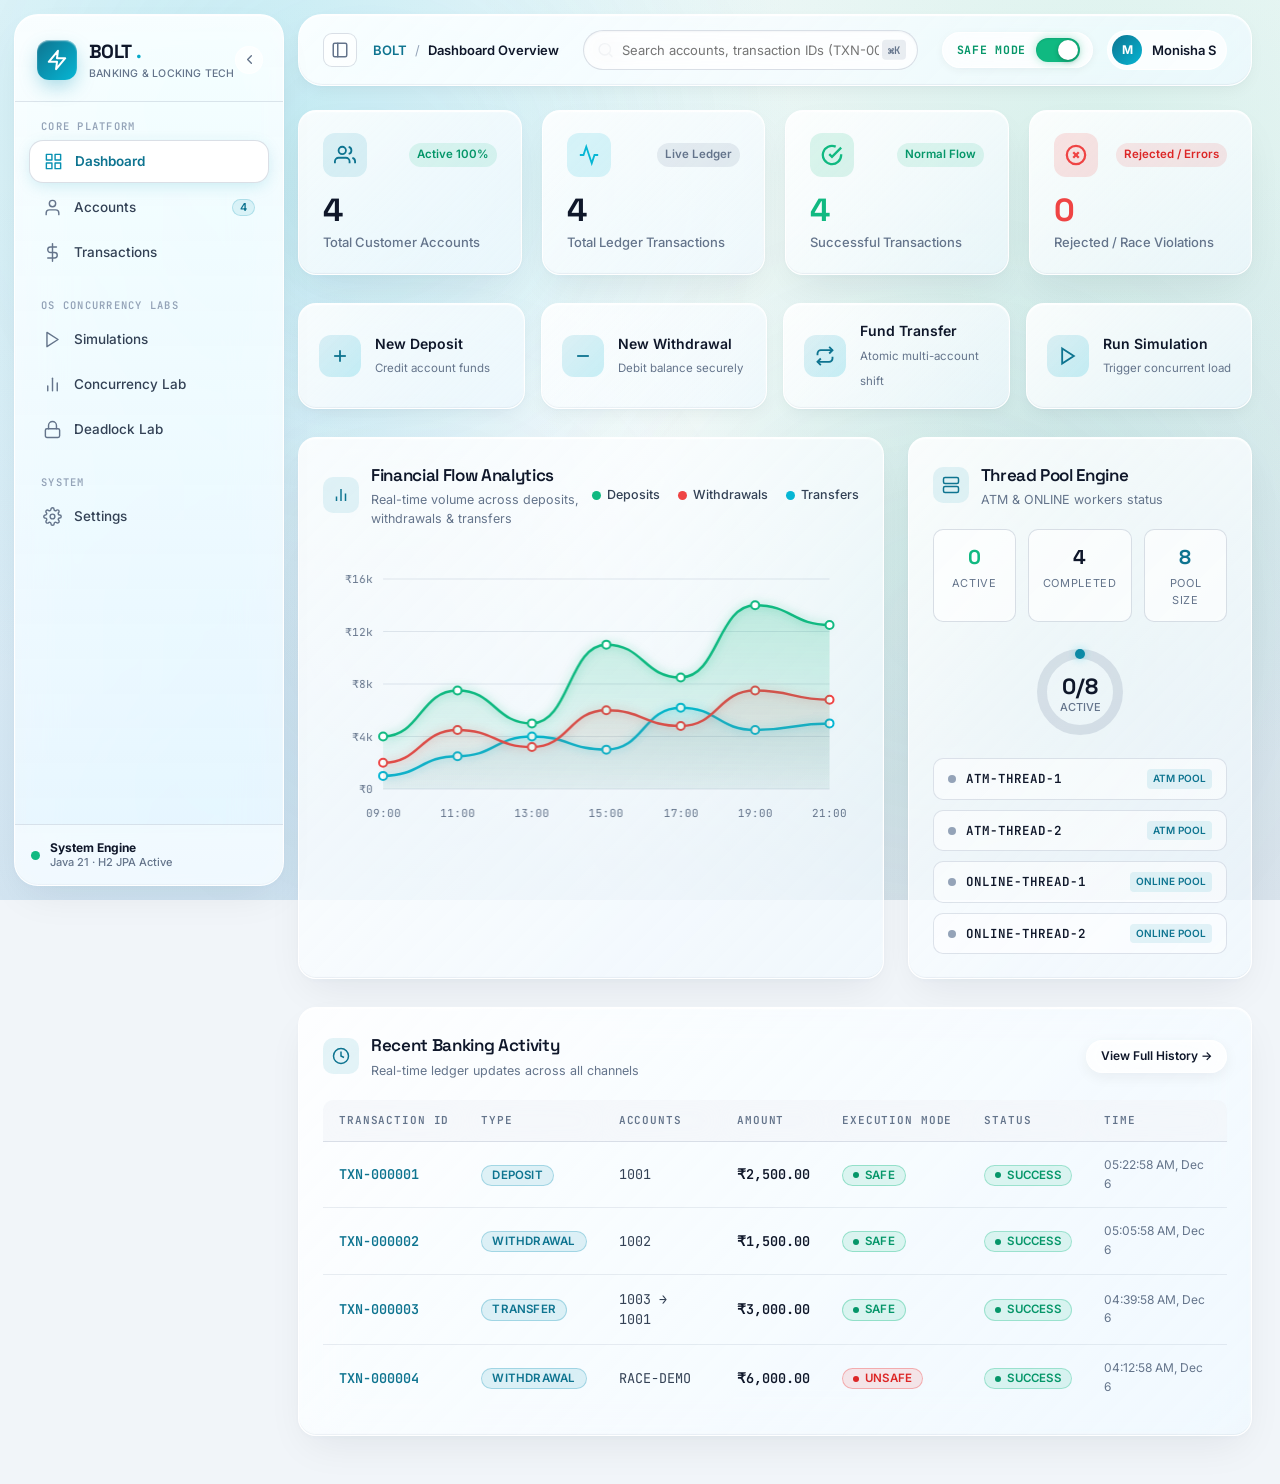
==== commit 2bf60e49: "fix(ui): keep sidebar expand button visible when collapsed, add macOS topbar sidebar toggle, and rem" ====
--- a/frontend/index.html
+++ b/frontend/index.html
@@ -170,6 +170,12 @@
               <line x1="3" y1="18" x2="21" y2="18"></line>
             </svg>
           </button>
+          <button class="sidebar-toggle-topbar-btn" title="Toggle Sidebar (Expand / Collapse)" aria-label="Toggle Sidebar">
+            <svg width="18" height="18" viewBox="0 0 24 24" fill="none" stroke="currentColor" stroke-width="2" stroke-linecap="round" stroke-linejoin="round">
+              <rect x="3" y="3" width="18" height="18" rx="2" ry="2"></rect>
+              <line x1="9" y1="3" x2="9" y2="21"></line>
+            </svg>
+          </button>
           <div class="breadcrumbs">
             <span class="crumb-root">BOLT</span>
             <span class="crumb-separator">/</span>
@@ -196,15 +202,6 @@
               <div class="apple-switch-thumb"></div>
             </div>
           </div>
-
-          <!-- Notification Bell -->
-          <button class="topbar-icon-btn" title="System Notifications">
-            <svg width="18" height="18" viewBox="0 0 24 24" fill="none" stroke="currentColor" stroke-width="2" stroke-linecap="round" stroke-linejoin="round">
-              <path d="M18 8A6 6 0 0 0 6 8c0 7-3 9-3 9h18s-3-2-3-9"></path>
-              <path d="M13.73 21a2 2 0 0 1-3.46 0"></path>
-            </svg>
-            <span class="notification-badge"></span>
-          </button>
 
           <!-- User Profile Avatar Pill -->
           <div class="user-avatar-btn">
--- a/frontend/css/layout.css
+++ b/frontend/css/layout.css
@@ -274,12 +274,44 @@
 }
 
 .sidebar.collapsed .sidebar-header {
-  padding: 22px 14px;
-  justify-content: center;
+  padding: 16px 10px 14px 10px;
+  display: flex;
+  flex-direction: column;
+  align-items: center;
+  justify-content: center;
+  gap: 10px;
+}
+
+.sidebar.collapsed .brand-link {
+  cursor: pointer;
 }
 
 .sidebar.collapsed .sidebar-collapse-btn {
-  display: none;
+  display: flex !important;
+  width: 32px;
+  height: 32px;
+  border-radius: 50%;
+  background: rgba(255, 255, 255, 0.90);
+  border: 1px solid rgba(148, 163, 184, 0.40);
+  color: var(--c-brand-dark);
+  box-shadow: 0 2px 8px rgba(15, 23, 42, 0.08);
+  cursor: pointer;
+  align-items: center;
+  justify-content: center;
+  transition: all var(--transition-fast);
+}
+
+.sidebar.collapsed .sidebar-collapse-btn svg {
+  transform: rotate(180deg);
+  transition: transform var(--transition-fast);
+}
+
+.sidebar.collapsed .sidebar-collapse-btn:hover {
+  background: #FFFFFF;
+  color: var(--c-brand);
+  transform: scale(1.12);
+  box-shadow: 0 4px 14px rgba(8, 145, 178, 0.25);
+  border-color: var(--c-vibrant);
 }
 
 .sidebar.collapsed .nav-item a {
@@ -342,6 +374,36 @@
   align-items: center;
   justify-content: center;
   box-shadow: 0 2px 8px rgba(15, 23, 42, 0.06);
+}
+
+/* Topbar macOS Sidebar Toggle Button */
+.sidebar-toggle-topbar-btn {
+  width: 34px;
+  height: 34px;
+  border-radius: 9px;
+  display: flex;
+  align-items: center;
+  justify-content: center;
+  color: var(--text-muted);
+  background: rgba(255, 255, 255, 0.70);
+  border: 1px solid rgba(148, 163, 184, 0.35);
+  cursor: pointer;
+  transition: all var(--transition-fast);
+  flex-shrink: 0;
+}
+
+.sidebar-toggle-topbar-btn:hover {
+  background: #FFFFFF;
+  color: var(--c-brand);
+  border-color: var(--c-vibrant);
+  box-shadow: 0 2px 8px rgba(8, 145, 178, 0.15);
+  transform: translateY(-1px);
+}
+
+@media (max-width: 992px) {
+  .sidebar-toggle-topbar-btn {
+    display: none;
+  }
 }
 
 .breadcrumbs {
